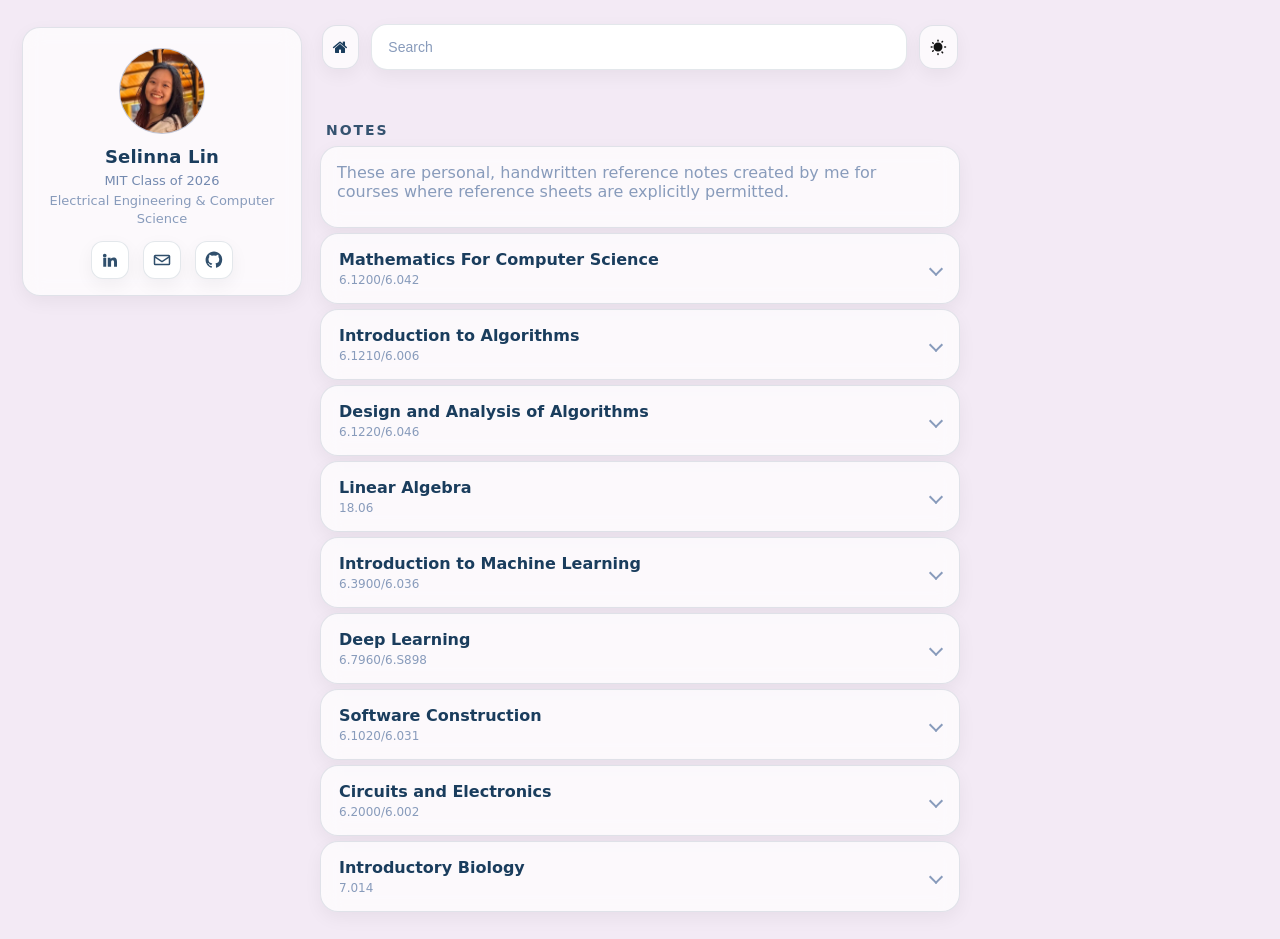
==== notes/index.html @ fd8a3bd0 "Added Notes" ====
<!doctype html>
<html lang="en" data-theme="light">
<head>
  <meta charset="utf-8" />
  <meta name="viewport" content="width=device-width, initial-scale=1" />
  <title>Notes</title>
  <link rel="stylesheet" href="../styles.css" />
  <link rel="stylesheet" href="https://cdnjs.cloudflare.com/ajax/libs/font-awesome/4.7.0/css/font-awesome.min.css">
</head>

<body>
  <div class="app">
    <aside class="sidebar">
        <div class="profile card">
          <img class="avatar" src="../imgs/avatar.jpg" alt="profile photo">
          <h1 class="name">Selinna Lin</h1>
          <p class="affiliation">MIT Class of 2026</p>
          <p class="field">Electrical Engineering &amp; Computer Science</p>

          <div class="social">
            <a href="https://linkedin.com/in/selinna-lin" aria-label="LinkedIn" title="LinkedIn" target="_blank">
                <svg viewBox="0 0 24 24" aria-hidden="true">
                <path d="M4.98 3.5a2.48 2.48 0 1 1 0 4.96 2.48 2.48 0 0 1 0-4.96ZM3 8.98h3.96V21H3V8.98ZM9.02 8.98h3.8v1.64h.05c.53-1 1.82-2.05 3.74-2.05 4 0 4.74 2.63 4.74 6.05V21h-3.96v-5.54c0-1.32-.02-3.02-1.84-3.02-1.84 0-2.12 1.44-2.12 2.92V21H9.02V8.98Z"/>
                </svg>
            </a>

            <a href="mailto:selinnalin0705@gmail.com" aria-label="Email" title="Email" target="_blank">
                <svg viewBox="0 0 24 24" aria-hidden="true">
                <path d="M3 5h18a2 2 0 0 1 2 2v10a2 2 0 0 1-2 2H3a2 2 0 0 1-2-2V7a2 2 0 0 1 2-2Zm0 2v.01L12 13l9-5.99V7H3Zm0 10h18V9.24l-8.45 5.63a1 1 0 0 1-1.1 0L3 9.24V17Z"/>
                </svg>
            </a>

            <a href="https://github.com/SelinnaL" aria-label="GitHub" title="GitHub" target="_blank">
                <svg viewBox="0 0 24 24" aria-hidden="true">
                <path d="M12 .5C5.73.5.75 5.48.75 11.75c0 4.9 3.18 9.05 7.59 10.52.55.1.75-.24.75-.53v-1.9c-3.09.67-3.74-1.49-3.74-1.49-.5-1.27-1.23-1.6-1.23-1.6-1-.68.08-.67.08-.67 1.1.08 1.68 1.14 1.68 1.14.98 1.68 2.57 1.19 3.2.91.1-.71.38-1.19.69-1.46-2.47-.28-5.07-1.24-5.07-5.53 0-1.22.43-2.22 1.14-3-.11-.28-.49-1.42.11-2.96 0 0 .94-.3 3.08 1.15a10.6 10.6 0 0 1 5.6 0c2.14-1.45 3.08-1.15 3.08-1.15.6 1.54.22 2.68.11 2.96.71.78 1.14 1.78 1.14 3 0 4.3-2.6 5.25-5.08 5.52.39.34.74 1 .74 2.02v3c0 .29.2.64.75.53a11.27 11.27 0 0 0 7.59-10.52C23.25 5.48 18.27.5 12 .5Z"/>
                </svg>
            </a>
        </div>
        </div>

        <!-- <nav class="nav card">
          <a class="nav-item active" href="#about">About</a>
          <a class="nav-item" href="#projects">Projects</a>
        </nav> -->

    </aside>

    <main class="main">
        <div class="topbar">
          <a href="../index.html" class="home-button" aria-label="Home">
            <i class="fa fa-home"></i>
          </a>
          <div class="topbar-search">
            <input id = "siteSearch" type="search" placeholder="Search" aria-label="Search" />
        </div>

          <button id="toggleTheme" class="iconbtn" type="button" aria-label="Toggle theme" title="Toggle theme">
            <svg class="icon icon-sun" viewBox="0 0 24 24" aria-hidden="true">
            <path
                d="M12 18a6 6 0 1 1 0-12 6 6 0 0 1 0 12Zm0-16a1 1 0 0 1 1 1v1a1 1 0 1 1-2 0V3a1 1 0 0 1 1-1Zm0 18a1 1 0 0 1 1 1v1a1 1 0 1 1-2 0v-1a1 1 0 0 1 1-1ZM4.22 5.64a1 1 0 0 1 1.41 0l.7.7a1 1 0 1 1-1.41 1.41l-.7-.7a1 1 0 0 1 0-1.41Zm12.45 12.45a1 1 0 0 1 1.41 0l.7.7a1 1 0 1 1-1.41 1.41l-.7-.7a1 1 0 0 1 0-1.41ZM2 12a1 1 0 0 1 1-1h1a1 1 0 1 1 0 2H3a1 1 0 0 1-1-1Zm18 0a1 1 0 0 1 1-1h1a1 1 0 1 1 0 2h-1a1 1 0 0 1-1-1ZM4.22 18.36a1 1 0 0 1 0-1.41l.7-.7a1 1 0 1 1 1.41 1.41l-.7.7a1 1 0 0 1-1.41 0ZM16.67 5.91a1 1 0 0 1 0-1.41l.7-.7a1 1 0 0 1 1.41 1.41l-.7.7a1 1 0 0 1-1.41 0Z"
            />
            </svg>

            <!-- show moon icon in dark mode -->
            <svg class="icon icon-moon" viewBox="0 0 24 24" aria-hidden="true">
            <path
                d="M21 14.5A8.5 8.5 0 0 1 9.5 3a.9.9 0 0 0-1.07 1.1A7 7 0 1 0 19.9 15.57.9.9 0 0 0 21 14.5Z"
            />
            </svg>
          </button>
        </div>
      <section class="feed">
        <h3 class="section-title">NOTES</h3>

        <div class="card padded">
          <p class="sub">
            These are personal, handwritten reference notes created by me for courses where reference sheets are explicitly permitted. 
          </p>
        </div>

        <article class="card padded note-item">
            <details class="note-details">
                <summary class="note-summary">
                    <div class="note-left">
                        <h3 class="note-title">Mathematics For Computer Science</h3>
                        <span class="note-sub">6.1200/6.042</span>
                    </div>

                    <span class="chev" aria-hidden="true"></span>
                </summary>

                <div class="note-body">
                    <iframe class="pdf-embed"
                            src="6.1200 Reference Sheet.pdf"
                            title="6.1200 Reference Sheet">
                    </iframe>
                </div>

            </details>
        </article>

        <article class="card padded note-item">
            <details class="note-details">
                <summary class="note-summary">
                    <div class="note-left">
                        <h3 class="note-title">Introduction to Algorithms</h3>
                        <span class="note-sub">6.1210/6.006</span>
                    </div>

                    <span class="chev" aria-hidden="true"></span>
                </summary>

                <div class="note-body">
                    <iframe class="pdf-embed"
                            src="6.1210 Reference Sheet.pdf"
                            title="6.1210 Reference Sheet">
                    </iframe>
                </div>

            </details>
        </article>

        <article class="card padded note-item">
            <details class="note-details">
                <summary class="note-summary">
                    <div class="note-left">
                        <h3 class="note-title">Design and Analysis of Algorithms</h3>
                        <span class="note-sub">6.1220/6.046</span>
                    </div>

                    <span class="chev" aria-hidden="true"></span>
                </summary>

                <div class="note-body">
                    <iframe class="pdf-embed"
                            src="6.1220 Reference Sheet.pdf"
                            title="6.1220 Reference Sheet">
                    </iframe>
                </div>

            </details>
        </article>

        <article class="card padded note-item">
            <details class="note-details">
                <summary class="note-summary">
                    <div class="note-left">
                        <h3 class="note-title">Linear Algebra</h3>
                        <span class="note-sub">18.06</span>
                    </div>

                    <span class="chev" aria-hidden="true"></span>
                </summary>

                <div class="note-body">
                    <iframe class="pdf-embed"
                            src="18.06 Reference Sheet.pdf"
                            title="18.06 Reference Sheet">
                    </iframe>
                </div>

            </details>
        </article>

        <article class="card padded note-item">
            <details class="note-details">
                <summary class="note-summary">
                    <div class="note-left">
                        <h3 class="note-title">Introduction to Machine Learning</h3>
                        <span class="note-sub">6.3900/6.036</span>
                    </div>

                    <span class="chev" aria-hidden="true"></span>
                </summary>

                <div class="note-body">
                    <iframe class="pdf-embed"
                            src="6.3900 Reference Sheet.pdf"
                            title="6.3900 Reference Sheet">
                    </iframe>
                </div>

            </details>
        </article>

        <article class="card padded note-item">
            <details class="note-details">
                <summary class="note-summary">
                    <div class="note-left">
                        <h3 class="note-title">Deep Learning</h3>
                        <span class="note-sub">6.7960/6.S898</span>
                    </div>

                    <span class="chev" aria-hidden="true"></span>
                </summary>

                <div class="note-body">
                    <iframe class="pdf-embed"
                            src="6.7960 Reference Sheet.pdf"
                            title="6.7960 Reference Sheet">
                    </iframe>
                </div>

            </details>
        </article>

        <article class="card padded note-item">
            <details class="note-details">
                <summary class="note-summary">
                    <div class="note-left">
                        <h3 class="note-title">Software Construction</h3>
                        <span class="note-sub">6.1020/6.031</span>
                    </div>

                    <span class="chev" aria-hidden="true"></span>
                </summary>

                <div class="note-body">
                    <iframe class="pdf-embed"
                            src="6.1020 Reference Sheet.pdf"
                            title="6.1020 Reference Sheet">
                    </iframe>
                </div>

            </details>
        </article>

        <article class="card padded note-item">
            <details class="note-details">
                <summary class="note-summary">
                    <div class="note-left">
                        <h3 class="note-title">Circuits and Electronics</h3>
                        <span class="note-sub">6.2000/6.002</span>
                    </div>

                    <span class="chev" aria-hidden="true"></span>
                </summary>

                <div class="note-body">
                    <iframe class="pdf-embed"
                            src="6.2000 Reference Sheet.pdf"
                            title="6.2000 Reference Sheet">
                    </iframe>
                </div>

            </details>
        </article>

        <article class="card padded note-item">
            <details class="note-details">
                <summary class="note-summary">
                    <div class="note-left">
                        <h3 class="note-title">Introductory Biology</h3>
                        <span class="note-sub">7.014</span>
                    </div>

                    <span class="chev" aria-hidden="true"></span>
                </summary>

                <div class="note-body">
                    <iframe class="pdf-embed"
                            src="7.014 Reference Sheet.pdf"
                            title="7.014 Reference Sheet">
                    </iframe>
                </div>

            </details>
        </article>

      </section>
    </main>

    <aside class="right"></aside>
  </div>

  <script src="../script.js"></script>
</body>
</html>
---- styles.css ----
/* Base Colors */ 
:root {
  --p-lavender: #B3B5CE;
  --p-navy:     #1A3D5D;
  --p-blush:    #D9C0BC;
  --p-slate:    #7389AF;
  --p-wine:     #9F5464;

  --radius: 18px;
  --shadow: 0 10px 30px rgba(0,0,0,0.06);
  --shadow2: 0 6px 18px rgba(0,0,0,0.05);
}

/* Light theme */
html[data-theme="light"] {
  --bg: #f3eaf5;
  --panel: #ffffff;
  --panel-2: rgba(255,255,255,0.72);

  --text: var(--p-navy);
  --muted: color-mix(in srgb, var(--p-slate) 85%, #ffffff);

  --border: color-mix(in srgb, var(--p-navy) 12%, transparent);

  --accent: var(--p-wine); 
  --accent-2: var(--p-slate);
  --soft: color-mix(in srgb, var(--p-blush) 30%, transparent);
  --soft-2: color-mix(in srgb, var(--p-lavender) 28%, transparent);
}

/* Dark Theme */
html[data-theme="dark"] {
  --bg: #0b1622;
  --panel: #102437;
  --panel-2: rgba(16,36,55,0.72);

  --text: #eef2f7;
  --muted: color-mix(in srgb, var(--p-lavender) 65%, #ffffff);

  --border: color-mix(in srgb, var(--p-lavender) 18%, transparent);

  --accent: var(--p-slate);
  --accent-2: var(--p-blush);
  --soft: color-mix(in srgb, var(--p-wine) 22%, transparent);
  --soft-2: color-mix(in srgb, var(--p-lavender) 14%, transparent);
}

/* Overall Style */
* { box-sizing: border-box; }
html, body { height: 100%; }
body {
  margin: 0;
  font-family: system-ui, sans-serif;
  background: var(--bg);
  color: var(--text);
}

a { color: var(--accent); text-decoration: none; }
a:hover { text-decoration: underline; }

.app {
  display: grid;
  grid-template-columns: 280px minmax(540px, 1fr) 280px;
  gap: 18px;
  max-width: 1320px;
  margin: 0 auto;
  padding: 22px;
}

@media (max-width: 1100px) {
  .app { grid-template-columns: 260px 1fr; }
  .right { display: none; }
}
@media (max-width: 780px) {
  .app { grid-template-columns: 1fr; }
  .sidebar { order: 0; }
}

/* Cards and buttons*/
.card {
  background: var(--panel-2);
  border: 1px solid var(--border);
  border-radius: var(--radius);
  box-shadow: var(--shadow2);
  backdrop-filter: blur(10px);
  margin-top: 5px; 
  margin-bottom: 5px; 
}

.padded { padding: 16px; }

.btn {
  width: 100%;
  border: 1px solid var(--border);
  background: color-mix(in srgb, var(--soft) 70%, transparent);
  color: var(--text);
  padding: 10px 12px;
  border-radius: 14px;
  cursor: pointer;
}
.btn:hover {
  background: color-mix(in srgb, var(--accent) 14%, transparent);
}

.hint { margin-top: 10px; font-size: 12px; color: var(--muted); }

/* Sidebar*/
.sidebar { display: grid; gap: 14px; align-content: start; }

.profile { padding: 16px; text-align: center; }
.avatar {
  width: 86px; height: 86px;
  margin: 4px auto 12px;
  border-radius: 50%;
  background: color-mix(in srgb, var(--p-lavender) 50%, transparent);
  border: 1px solid var(--border);
  display: grid;
  place-items: center;
  overflow: hidden;
}
.avatar img { width: 100%; height: 100%; object-fit: cover; }

.name { margin: 0; font-size: 18px; letter-spacing: 0.2px; }
.affiliation {
  margin: 6px 0 0;
  font-size: 13px;
  font-weight: 500;
  color: var(--accent-2);
}
.field {
  margin: 4px 0 14px;
  font-size: 13px;
  color: var(--muted);
  line-height: 1.35;
}

/* Social icon row */
.social {
  display: flex;
  justify-content: center;
  gap: 14px;
}

/* Social */
.social a {
  width: 38px;
  height: 38px;
  display: grid;
  place-items: center;
  border-radius: 12px;
  border: 1px solid var(--border);
  background: var(--panel);
  box-shadow: var(--shadow2);
}

.social a:hover {
  background: color-mix(in srgb, var(--accent) 14%, transparent);
}

.social svg {
  width: 18px;
  height: 18px;
  fill: var(--text);
  opacity: 0.9;
}

/* Nav */ 
.nav { padding: 10px; }
.nav-item {
  display: block;
  padding: 10px 12px;
  border-radius: 14px;
  color: color-mix(in srgb, var(--text) 92%, transparent);
}
.nav-item:hover {
  background: var(--soft-2);
  text-decoration: none;
}
.nav-item.active {
  background: color-mix(in srgb, var(--accent) 16%, transparent);
  border: 1px solid color-mix(in srgb, var(--accent) 22%, transparent);
}

/*Main feed*/
.main { display: grid; gap: 16px; align-content: start; }

.section-title {
  margin: 14px 6px 8px;
  color: color-mix(in srgb, var(--text) 88%, transparent);
  font-size: 14px;
  letter-spacing: 0.14em;
  text-transform: uppercase;
}

.post { overflow: hidden; }
.post-body { padding: 16px; }

.proj-link {
  color: inherit;
  text-decoration: none;
}

.proj-link:hover {
  text-decoration: underline;
}

/* hero */
.hero {
  /* position: relative;
  border-radius: 20px;
  background:
    linear-gradient(
      135deg,
      color-mix(in srgb, var(--p-slate) 35%, transparent),
      color-mix(in srgb, var(--p-blush) 35%, transparent)
    ),
    var(--panel); */
    display: none; 
}

h2 { margin: 8px 0 6px; font-size: 22px; }
.sub { margin: 0 0 10px; color: var(--muted); }

.meta {
  margin-top: 10px;
  font-size: 12px;
  color: var(--muted);
  opacity: 0.85;
}
.dot { opacity: 0.7; }

.link { font-weight: 600; }

/* Pills */
.pills { display: flex; gap: 8px; flex-wrap: wrap; margin-bottom: 8px; }
.pill {
  font-size: 12px;
  padding: 6px 10px;
  border-radius: 999px;
  border: 1px solid var(--border);
  background: var(--soft-2);
  color: color-mix(in srgb, var(--text) 92%, transparent);
}
.pill-secondary {
  background: color-mix(in srgb, var(--p-blush) 35%, transparent);
}

/* Topbar */
.topbar {
  display: flex;
  justify-content: flex-end;
  align-items: center;
  gap: 12px;
  width: 100%;
  margin-bottom: 12px;
  padding: 2px 2px 10px;
}

.topbar-search {
  width: 100%;
  min-width: 0;
}

.topbar-search input {
  width: 100%;
  padding: 14px 16px;
  border-radius: 16px;
  border: 1px solid var(--border);
  background: var(--panel);
  color: var(--text);
  box-shadow: var(--shadow2);
  font-size: 14px;
}

.topbar-search input::placeholder {
  color: var(--muted);
}

/* Icon-only button */
.iconbtn {
  width: 44px;
  height: 44px;
  border-radius: 14px;
  border: 1px solid var(--border);
  background: var(--panel-2);
  box-shadow: var(--shadow2);
  display: grid;
  place-items: center;
  cursor: pointer;
}
/* All icon buttons inherit theme text color */
.iconbtn svg {
  width: 18px;
  height: 18px;
  fill: currentColor;
}


.iconbtn:hover {
  background: color-mix(in srgb, var(--accent) 12%, transparent);
  color: var(--text);
}

.icon {
  width: 20px;
  height: 20px;
  fill: var(--text);
  opacity: 0.92;
}

/* Secret Icon button */ 
.iconbtn.secret {
  color: color-mix(in srgb, var(--muted) 70%, transparent);
}

.iconbtn.secret:hover {
  color: var(--text);
}

/* Show sun in light, moon in dark */
html[data-theme="light"] .icon-moon { display: none; }
html[data-theme="dark"] .icon-sun { display: none; }

/* Home Button */
.home-button {
  display: inline-flex;
  align-items: center;
  justify-content: center;

  width: 44px;
  height: 44px;
  border-radius: 14px;

  border: 1px solid var(--border);
  background: var(--panel-2);
  box-shadow: var(--shadow2);

  color: var(--text);
  text-decoration: none;
}

.home-button:hover {
  background: color-mix(in srgb, var(--accent) 12%, transparent);
  transform: translateY(-1px);
}

/* RSS */ 
.lab-head {
  display: flex;
  align-items: baseline;
  justify-content: space-between;
  gap: 12px;
}

.lab-title {
  margin: 0;
  font-size: 18px;
  font-weight: 600;
}

.lab-date {
  font-size: 12px;
  color: var(--muted);
  white-space: nowrap;
}

.lab-desc {
  margin-top: 8px;
  margin-bottom: 10px;
}

.lab-details summary {
  cursor: pointer;
  user-select: none;
  color: var(--accent-2);
  font-size: 13px;
  margin-top: 10px;
}

.lab-content {
  margin-top: 10px;
  padding-top: 10px;
  border-top: 1px solid var(--border);
}

.embed {
  width: 100%;
  height: 520px;
  border: 1px solid var(--border);
  border-radius: 14px;
  margin-top: 12px;
  background: var(--panel);
}

.rss-page .topbar {
  display: grid;
  grid-template-columns: auto 1fr auto;
  align-items: center;
  gap: 12px;
}

.rss-page .topbar-search {
  min-width: 0;
}

.rss-page .topbar-search {
  max-width: 760px;
  justify-self: center;
}

/* Notes Page */ 
.note-item {
  padding: 0;
}

.note-details {
  padding: 0;
}

.note-summary {
  list-style: none; 
  cursor: pointer;
  display: flex;
  align-items: center;
  justify-content: space-between;
  gap: 14px;
  padding: 16px 18px;
}

.note-summary::-webkit-details-marker {
  display: none; 
}

.note-left {
  min-width: 0;
}

.note-title {
  margin: 0;
  font-size: 16px;
  font-weight: 600;
}

.note-sub {
  display: block;
  margin-top: 4px;
  font-size: 12px;
  color: var(--muted);
}

.chev {
  width: 10px;
  height: 10px;
  border-right: 2px solid currentColor;
  border-bottom: 2px solid currentColor;
  transform: rotate(45deg);
  color: var(--muted);
  transition: transform 0.15s ease, color 0.15s ease;
}

.note-details[open] .chev {
  transform: rotate(-135deg);
  color: var(--text);
}

.note-body {
  padding: 0 18px 18px;
  border-top: 1px solid var(--border);
}

.pdf-embed {
  width: 100%;
  height: 560px;
  border: 1px solid var(--border);
  border-radius: 16px;
  margin-top: 12px;
  background: var(--panel);
}

@media (max-width: 700px) {
  .pdf-embed {
    height: 420px;
  }
}
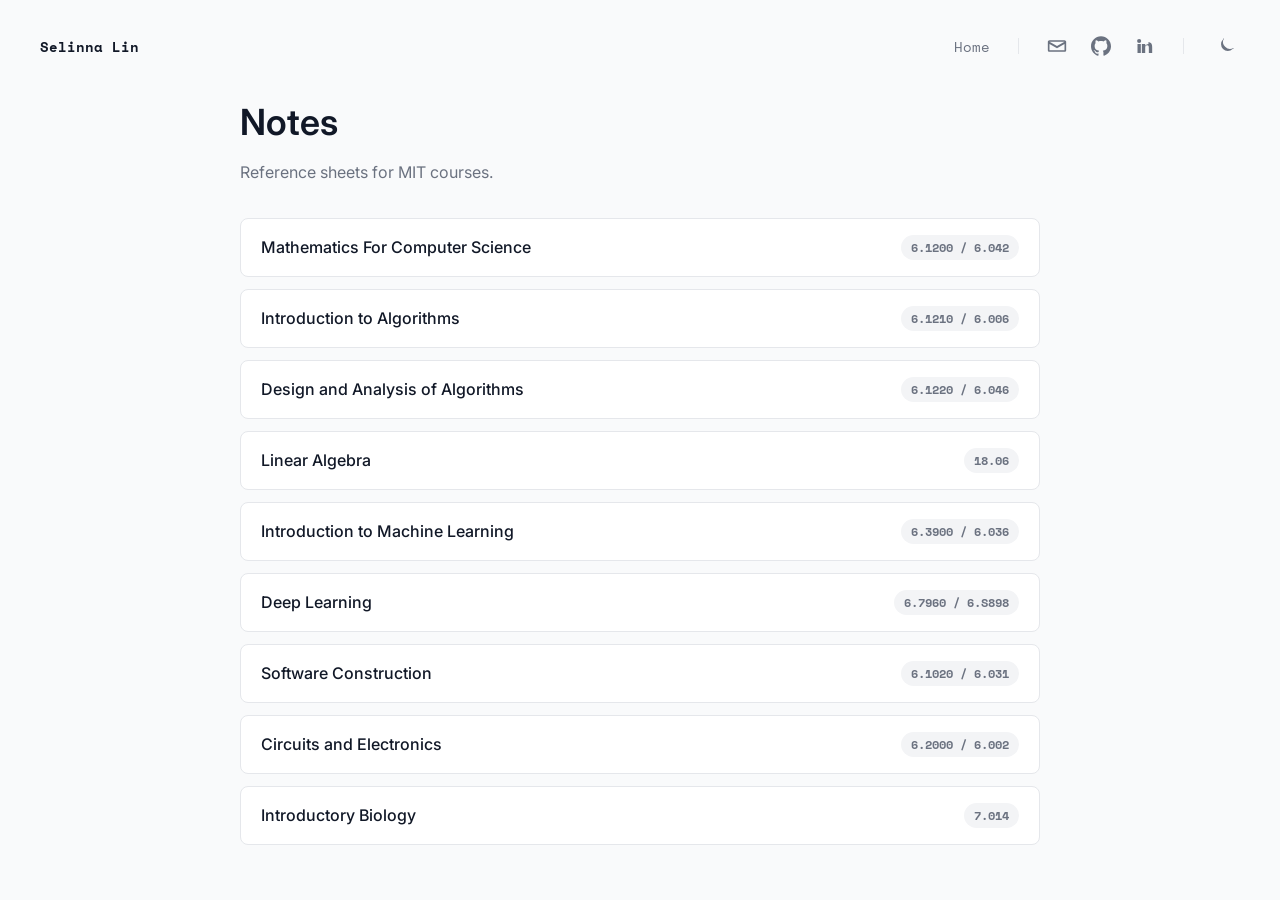
==== commit e5fc1bbc: "new website design" ====
--- a/notes/index.html
+++ b/notes/index.html
@@ -1,278 +1,207 @@
 <!doctype html>
 <html lang="en" data-theme="light">
 <head>
-  <meta charset="utf-8" />
-  <meta name="viewport" content="width=device-width, initial-scale=1" />
-  <title>Notes</title>
-  <link rel="stylesheet" href="../styles.css" />
-  <link rel="stylesheet" href="https://cdnjs.cloudflare.com/ajax/libs/font-awesome/4.7.0/css/font-awesome.min.css">
+    <meta charset="utf-8" />
+    <meta name="viewport" content="width=device-width,initial-scale=1" />
+    <meta name="robots" content="noindex,nofollow,noarchive" />
+    <title>Notes - Selinna Lin</title>
+    
+    <link rel="icon" href="../favicon.ico" type="image/x-icon" />
+    
+    <link href="https://fonts.googleapis.com/css2?family=Inter:wght@400;500;600&family=Space+Mono:wght@400;700&display=swap" rel="stylesheet">
+    <link rel="stylesheet" href="../styles.css" />
 </head>
 
-<body>
-  <div class="app">
-    <aside class="sidebar">
-        <div class="profile card">
-          <img class="avatar" src="../imgs/avatar.jpg" alt="profile photo">
-          <h1 class="name">Selinna Lin</h1>
-          <p class="affiliation">MIT Class of 2026</p>
-          <p class="field">Electrical Engineering &amp; Computer Science</p>
-
-          <div class="social">
-            <a href="https://linkedin.com/in/selinna-lin" aria-label="LinkedIn" title="LinkedIn" target="_blank">
-                <svg viewBox="0 0 24 24" aria-hidden="true">
-                <path d="M4.98 3.5a2.48 2.48 0 1 1 0 4.96 2.48 2.48 0 0 1 0-4.96ZM3 8.98h3.96V21H3V8.98ZM9.02 8.98h3.8v1.64h.05c.53-1 1.82-2.05 3.74-2.05 4 0 4.74 2.63 4.74 6.05V21h-3.96v-5.54c0-1.32-.02-3.02-1.84-3.02-1.84 0-2.12 1.44-2.12 2.92V21H9.02V8.98Z"/>
-                </svg>
-            </a>
-
-            <a href="mailto:selinnalin0705@gmail.com" aria-label="Email" title="Email" target="_blank">
-                <svg viewBox="0 0 24 24" aria-hidden="true">
-                <path d="M3 5h18a2 2 0 0 1 2 2v10a2 2 0 0 1-2 2H3a2 2 0 0 1-2-2V7a2 2 0 0 1 2-2Zm0 2v.01L12 13l9-5.99V7H3Zm0 10h18V9.24l-8.45 5.63a1 1 0 0 1-1.1 0L3 9.24V17Z"/>
-                </svg>
-            </a>
-
-            <a href="https://github.com/SelinnaL" aria-label="GitHub" title="GitHub" target="_blank">
-                <svg viewBox="0 0 24 24" aria-hidden="true">
-                <path d="M12 .5C5.73.5.75 5.48.75 11.75c0 4.9 3.18 9.05 7.59 10.52.55.1.75-.24.75-.53v-1.9c-3.09.67-3.74-1.49-3.74-1.49-.5-1.27-1.23-1.6-1.23-1.6-1-.68.08-.67.08-.67 1.1.08 1.68 1.14 1.68 1.14.98 1.68 2.57 1.19 3.2.91.1-.71.38-1.19.69-1.46-2.47-.28-5.07-1.24-5.07-5.53 0-1.22.43-2.22 1.14-3-.11-.28-.49-1.42.11-2.96 0 0 .94-.3 3.08 1.15a10.6 10.6 0 0 1 5.6 0c2.14-1.45 3.08-1.15 3.08-1.15.6 1.54.22 2.68.11 2.96.71.78 1.14 1.78 1.14 3 0 4.3-2.6 5.25-5.08 5.52.39.34.74 1 .74 2.02v3c0 .29.2.64.75.53a11.27 11.27 0 0 0 7.59-10.52C23.25 5.48 18.27.5 12 .5Z"/>
-                </svg>
-            </a>
-        </div>
-        </div>
-
-        <!-- <nav class="nav card">
-          <a class="nav-item active" href="#about">About</a>
-          <a class="nav-item" href="#projects">Projects</a>
-        </nav> -->
-
-    </aside>
-
-    <main class="main">
-        <div class="topbar">
-          <a href="../index.html" class="home-button" aria-label="Home">
-            <i class="fa fa-home"></i>
-          </a>
-          <div class="topbar-search">
-            <input id = "siteSearch" type="search" placeholder="Search" aria-label="Search" />
-        </div>
-
-          <button id="toggleTheme" class="iconbtn" type="button" aria-label="Toggle theme" title="Toggle theme">
-            <svg class="icon icon-sun" viewBox="0 0 24 24" aria-hidden="true">
-            <path
-                d="M12 18a6 6 0 1 1 0-12 6 6 0 0 1 0 12Zm0-16a1 1 0 0 1 1 1v1a1 1 0 1 1-2 0V3a1 1 0 0 1 1-1Zm0 18a1 1 0 0 1 1 1v1a1 1 0 1 1-2 0v-1a1 1 0 0 1 1-1ZM4.22 5.64a1 1 0 0 1 1.41 0l.7.7a1 1 0 1 1-1.41 1.41l-.7-.7a1 1 0 0 1 0-1.41Zm12.45 12.45a1 1 0 0 1 1.41 0l.7.7a1 1 0 1 1-1.41 1.41l-.7-.7a1 1 0 0 1 0-1.41ZM2 12a1 1 0 0 1 1-1h1a1 1 0 1 1 0 2H3a1 1 0 0 1-1-1Zm18 0a1 1 0 0 1 1-1h1a1 1 0 1 1 0 2h-1a1 1 0 0 1-1-1ZM4.22 18.36a1 1 0 0 1 0-1.41l.7-.7a1 1 0 1 1 1.41 1.41l-.7.7a1 1 0 0 1-1.41 0ZM16.67 5.91a1 1 0 0 1 0-1.41l.7-.7a1 1 0 0 1 1.41 1.41l-.7.7a1 1 0 0 1-1.41 0Z"
-            />
-            </svg>
-
-            <!-- show moon icon in dark mode -->
-            <svg class="icon icon-moon" viewBox="0 0 24 24" aria-hidden="true">
-            <path
-                d="M21 14.5A8.5 8.5 0 0 1 9.5 3a.9.9 0 0 0-1.07 1.1A7 7 0 1 0 19.9 15.57.9.9 0 0 0 21 14.5Z"
-            />
-            </svg>
-          </button>
-        </div>
-      <section class="feed">
-        <h3 class="section-title">NOTES</h3>
-
-        <div class="card padded">
-          <p class="sub">
-            These are personal, handwritten reference notes created by me for courses where reference sheets are explicitly permitted. 
-          </p>
-        </div>
-
-        <article class="card padded note-item">
-            <details class="note-details">
-                <summary class="note-summary">
-                    <div class="note-left">
-                        <h3 class="note-title">Mathematics For Computer Science</h3>
-                        <span class="note-sub">6.1200/6.042</span>
-                    </div>
-
-                    <span class="chev" aria-hidden="true"></span>
-                </summary>
-
-                <div class="note-body">
-                    <iframe class="pdf-embed"
-                            src="6.1200 Reference Sheet.pdf"
-                            title="6.1200 Reference Sheet">
-                    </iframe>
-                </div>
-
-            </details>
-        </article>
-
-        <article class="card padded note-item">
-            <details class="note-details">
-                <summary class="note-summary">
-                    <div class="note-left">
-                        <h3 class="note-title">Introduction to Algorithms</h3>
-                        <span class="note-sub">6.1210/6.006</span>
-                    </div>
-
-                    <span class="chev" aria-hidden="true"></span>
-                </summary>
-
-                <div class="note-body">
-                    <iframe class="pdf-embed"
-                            src="6.1210 Reference Sheet.pdf"
-                            title="6.1210 Reference Sheet">
-                    </iframe>
-                </div>
-
-            </details>
-        </article>
-
-        <article class="card padded note-item">
-            <details class="note-details">
-                <summary class="note-summary">
-                    <div class="note-left">
-                        <h3 class="note-title">Design and Analysis of Algorithms</h3>
-                        <span class="note-sub">6.1220/6.046</span>
-                    </div>
-
-                    <span class="chev" aria-hidden="true"></span>
-                </summary>
-
-                <div class="note-body">
-                    <iframe class="pdf-embed"
-                            src="6.1220 Reference Sheet.pdf"
-                            title="6.1220 Reference Sheet">
-                    </iframe>
-                </div>
-
-            </details>
-        </article>
-
-        <article class="card padded note-item">
-            <details class="note-details">
-                <summary class="note-summary">
-                    <div class="note-left">
-                        <h3 class="note-title">Linear Algebra</h3>
-                        <span class="note-sub">18.06</span>
-                    </div>
-
-                    <span class="chev" aria-hidden="true"></span>
-                </summary>
-
-                <div class="note-body">
-                    <iframe class="pdf-embed"
-                            src="18.06 Reference Sheet.pdf"
-                            title="18.06 Reference Sheet">
-                    </iframe>
-                </div>
-
-            </details>
-        </article>
-
-        <article class="card padded note-item">
-            <details class="note-details">
-                <summary class="note-summary">
-                    <div class="note-left">
-                        <h3 class="note-title">Introduction to Machine Learning</h3>
-                        <span class="note-sub">6.3900/6.036</span>
-                    </div>
-
-                    <span class="chev" aria-hidden="true"></span>
-                </summary>
-
-                <div class="note-body">
-                    <iframe class="pdf-embed"
-                            src="6.3900 Reference Sheet.pdf"
-                            title="6.3900 Reference Sheet">
-                    </iframe>
-                </div>
-
-            </details>
-        </article>
-
-        <article class="card padded note-item">
-            <details class="note-details">
-                <summary class="note-summary">
-                    <div class="note-left">
-                        <h3 class="note-title">Deep Learning</h3>
-                        <span class="note-sub">6.7960/6.S898</span>
-                    </div>
-
-                    <span class="chev" aria-hidden="true"></span>
-                </summary>
-
-                <div class="note-body">
-                    <iframe class="pdf-embed"
-                            src="6.7960 Reference Sheet.pdf"
-                            title="6.7960 Reference Sheet">
-                    </iframe>
-                </div>
-
-            </details>
-        </article>
-
-        <article class="card padded note-item">
-            <details class="note-details">
-                <summary class="note-summary">
-                    <div class="note-left">
-                        <h3 class="note-title">Software Construction</h3>
-                        <span class="note-sub">6.1020/6.031</span>
-                    </div>
-
-                    <span class="chev" aria-hidden="true"></span>
-                </summary>
-
-                <div class="note-body">
-                    <iframe class="pdf-embed"
-                            src="6.1020 Reference Sheet.pdf"
-                            title="6.1020 Reference Sheet">
-                    </iframe>
-                </div>
-
-            </details>
-        </article>
-
-        <article class="card padded note-item">
-            <details class="note-details">
-                <summary class="note-summary">
-                    <div class="note-left">
-                        <h3 class="note-title">Circuits and Electronics</h3>
-                        <span class="note-sub">6.2000/6.002</span>
-                    </div>
-
-                    <span class="chev" aria-hidden="true"></span>
-                </summary>
-
-                <div class="note-body">
-                    <iframe class="pdf-embed"
-                            src="6.2000 Reference Sheet.pdf"
-                            title="6.2000 Reference Sheet">
-                    </iframe>
-                </div>
-
-            </details>
-        </article>
-
-        <article class="card padded note-item">
-            <details class="note-details">
-                <summary class="note-summary">
-                    <div class="note-left">
-                        <h3 class="note-title">Introductory Biology</h3>
-                        <span class="note-sub">7.014</span>
-                    </div>
-
-                    <span class="chev" aria-hidden="true"></span>
-                </summary>
-
-                <div class="note-body">
-                    <iframe class="pdf-embed"
-                            src="7.014 Reference Sheet.pdf"
-                            title="7.014 Reference Sheet">
-                    </iframe>
-                </div>
-
-            </details>
-        </article>
-
-      </section>
-    </main>
-
-    <aside class="right"></aside>
-  </div>
+<body class="clean-home">
+
+  <header class="clean-nav">
+    <a href="../index.html" class="logo">Selinna Lin</a>
+    
+    <nav>
+      <a href="../index.html">Home</a>
+
+      <div class="nav-divider"></div>
+      
+      <a href="mailto:selinnalin0705@gmail.com" class="social-link" aria-label="Email" title="Email">
+        <svg viewBox="0 0 24 24" aria-hidden="true">
+          <path d="M3 5h18c1.1 0 2 .9 2 2v10c0 1.1-.9 2-2 2H3c-1.1 0-2-.9-2-2V7c0-1.1.9-2 2-2Zm0 2v.01l9 5.06 9-5.06V7H3Zm0 2.53V17h18V9.53l-9 5.06-9-5.06Z"/>
+        </svg>
+      </a>
+
+      <a href="https://github.com/SelinnaL" target="_blank" class="social-link" aria-label="GitHub" title="GitHub">
+        <svg viewBox="0 0 24 24" aria-hidden="true">
+          <path d="M12 .297c-6.63 0-12 5.373-12 12 0 5.303 3.438 9.8 8.205 11.385.6.113.82-.258.82-.577 0-.285-.01-1.04-.015-2.04-3.338.724-4.042-1.61-4.042-1.61C4.422 18.07 3.633 17.7 3.633 17.7c-1.087-.744.084-.729.084-.729 1.205.084 1.838 1.236 1.838 1.236 1.07 1.835 2.809 1.305 3.495.998.108-.776.417-1.305.76-1.605-2.665-.3-5.466-1.332-5.466-5.93 0-1.31.465-2.38 1.235-3.22-.135-.303-.54-1.523.105-3.176 0 0 1.005-.322 3.3 1.23.96-.267 1.98-.399 3-.405 1.02.006 2.04.138 3 .405 2.28-1.552 3.285-1.23 3.285-1.23.645 1.653.24 2.873.12 3.176.765.84 1.23 1.91 1.23 3.22 0 4.61-2.805 5.625-5.475 5.92.42.36.81 1.096.81 2.22 0 1.606-.015 2.896-.015 3.286 0 .315.21.69.825.57C20.565 22.092 24 17.592 24 12.297c0-6.627-5.373-12-12-12"/>
+        </svg>
+      </a>
+
+      <a href="https://linkedin.com/in/selinna-lin" target="_blank" class="social-link" aria-label="LinkedIn" title="LinkedIn">
+        <svg viewBox="0 0 24 24" aria-hidden="true">
+          <path d="M4.98 3.5a2.48 2.48 0 1 1 0 4.96 2.48 2.48 0 0 1 0-4.96ZM3 9.5h4v11H3v-11Zm13.2 0c-2.32 0-3.4 1.28-3.96 2.18V9.5h-4v11h4v-6.13c0-1.63.31-3.22 2.34-3.22 2.01 0 2.04 1.88 2.04 3.33V20.5h4v-6.84c0-3.64-.78-6.16-4.62-6.16Z"/>
+        </svg>
+      </a>
+
+      <div class="nav-divider"></div>
+      
+      <button id="toggleTheme" class="iconbtn" type="button" aria-label="Toggle theme" title="Toggle theme">
+        <svg class="icon icon-sun" viewBox="0 0 24 24" aria-hidden="true">
+          <path d="M12 18a6 6 0 1 1 0-12 6 6 0 0 1 0 12Zm0-16a1 1 0 0 1 1 1v1a1 1 0 1 1-2 0V3a1 1 0 0 1 1-1Zm0 18a1 1 0 0 1 1 1v1a1 1 0 1 1-2 0v-1a1 1 0 0 1 1-1ZM4.22 5.64a1 1 0 0 1 1.41 0l.7.7a1 1 0 1 1-1.41 1.41l-.7-.7a1 1 0 0 1 0-1.41Zm12.45 12.45a1 1 0 0 1 1.41 0l.7.7a1 1 0 1 1-1.41 1.41l-.7-.7a1 1 0 0 1 0-1.41ZM2 12a1 1 0 0 1 1-1h1a1 1 0 1 1 0 2H3a1 1 0 0 1-1-1Zm18 0a1 1 0 0 1 1-1h1a1 1 0 1 1 0 2h-1a1 1 0 0 1-1-1ZM4.22 18.36a1 1 0 0 1 0-1.41l.7-.7a1 1 0 1 1 1.41 1.41l-.7.7a1 1 0 0 1-1.41 0ZM16.67 5.91a1 1 0 0 1 0-1.41l.7-.7a1 1 0 0 1 1.41 1.41l-.7.7a1 1 0 0 1-1.41 0Z"/>
+        </svg>
+        <svg class="icon icon-moon" viewBox="0 0 24 24" aria-hidden="true">
+          <path d="M21 14.5A8.5 8.5 0 0 1 9.5 3a.9.9 0 0 0-1.07 1.1A7 7 0 1 0 19.9 15.57.9.9 0 0 0 21 14.5Z"/>
+        </svg>
+      </button>
+    </nav>
+  </header>
+
+  <main class="clean-main" style="max-width: 800px; margin: 0 auto;">
+    
+    <header class="project-header" style="margin-bottom: 32px;">
+      <h1 style="font-size: 36px; font-weight: 600; margin-bottom: 8px;">Notes</h1>
+      <p style="font-size: 16px; color: var(--text-secondary); line-height: 1.6;">
+        Reference sheets for MIT courses.
+      </p>
+    </header>
+
+    <section class="feed" style="display: flex; flex-direction: column; gap: 12px;">
+
+      <article class="project-card" style="padding: 16px 20px;">
+        <div class="card-content">
+          <details class="lab-details">
+            <summary style="display: flex; justify-content: space-between; align-items: center; list-style: none; cursor: pointer;">
+              <span style="font-family: 'Inter', sans-serif; font-size: 16px; font-weight: 500; color: var(--text-primary);">Mathematics For Computer Science</span>
+              <span class="pill" style="margin: 0;">6.1200 / 6.042</span>
+            </summary>
+            <div style="margin-top: 16px; padding-top: 16px; border-top: 1px solid var(--border-color);">
+              <p style="margin-bottom: 12px; font-size: 14px;"><a class="clean-link" href="6.1200 Reference Sheet.pdf" download>Download PDF ↓</a></p>
+              <iframe class="embed-responsive" src="6.1200 Reference Sheet.pdf" title="6.1200 Reference Sheet"></iframe>
+            </div>
+          </details>
+        </div>
+      </article>
+
+      <article class="project-card" style="padding: 16px 20px;">
+        <div class="card-content">
+          <details class="lab-details">
+            <summary style="display: flex; justify-content: space-between; align-items: center; list-style: none; cursor: pointer;">
+              <span style="font-family: 'Inter', sans-serif; font-size: 16px; font-weight: 500; color: var(--text-primary);">Introduction to Algorithms</span>
+              <span class="pill" style="margin: 0;">6.1210 / 6.006</span>
+            </summary>
+            <div style="margin-top: 16px; padding-top: 16px; border-top: 1px solid var(--border-color);">
+              <p style="margin-bottom: 12px; font-size: 14px;"><a class="clean-link" href="6.1210 Reference Sheet.pdf" download>Download PDF ↓</a></p>
+              <iframe class="embed-responsive" src="6.1210 Reference Sheet.pdf" title="6.1210 Reference Sheet"></iframe>
+            </div>
+          </details>
+        </div>
+      </article>
+
+      <article class="project-card" style="padding: 16px 20px;">
+        <div class="card-content">
+          <details class="lab-details">
+            <summary style="display: flex; justify-content: space-between; align-items: center; list-style: none; cursor: pointer;">
+              <span style="font-family: 'Inter', sans-serif; font-size: 16px; font-weight: 500; color: var(--text-primary);">Design and Analysis of Algorithms</span>
+              <span class="pill" style="margin: 0;">6.1220 / 6.046</span>
+            </summary>
+            <div style="margin-top: 16px; padding-top: 16px; border-top: 1px solid var(--border-color);">
+              <p style="margin-bottom: 12px; font-size: 14px;"><a class="clean-link" href="6.1220 Reference Sheet.pdf" download>Download PDF ↓</a></p>
+              <iframe class="embed-responsive" src="6.1220 Reference Sheet.pdf" title="6.1220 Reference Sheet"></iframe>
+            </div>
+          </details>
+        </div>
+      </article>
+
+      <article class="project-card" style="padding: 16px 20px;">
+        <div class="card-content">
+          <details class="lab-details">
+            <summary style="display: flex; justify-content: space-between; align-items: center; list-style: none; cursor: pointer;">
+              <span style="font-family: 'Inter', sans-serif; font-size: 16px; font-weight: 500; color: var(--text-primary);">Linear Algebra</span>
+              <span class="pill" style="margin: 0;">18.06</span>
+            </summary>
+            <div style="margin-top: 16px; padding-top: 16px; border-top: 1px solid var(--border-color);">
+              <p style="margin-bottom: 12px; font-size: 14px;"><a class="clean-link" href="18.06 Reference Sheet.pdf" download>Download PDF ↓</a></p>
+              <iframe class="embed-responsive" src="18.06 Reference Sheet.pdf" title="18.06 Reference Sheet"></iframe>
+            </div>
+          </details>
+        </div>
+      </article>
+
+      <article class="project-card" style="padding: 16px 20px;">
+        <div class="card-content">
+          <details class="lab-details">
+            <summary style="display: flex; justify-content: space-between; align-items: center; list-style: none; cursor: pointer;">
+              <span style="font-family: 'Inter', sans-serif; font-size: 16px; font-weight: 500; color: var(--text-primary);">Introduction to Machine Learning</span>
+              <span class="pill" style="margin: 0;">6.3900 / 6.036</span>
+            </summary>
+            <div style="margin-top: 16px; padding-top: 16px; border-top: 1px solid var(--border-color);">
+              <p style="margin-bottom: 12px; font-size: 14px;"><a class="clean-link" href="6.3900 Reference Sheet.pdf" download>Download PDF ↓</a></p>
+              <iframe class="embed-responsive" src="6.3900 Reference Sheet.pdf" title="6.3900 Reference Sheet"></iframe>
+            </div>
+          </details>
+        </div>
+      </article>
+
+      <article class="project-card" style="padding: 16px 20px;">
+        <div class="card-content">
+          <details class="lab-details">
+            <summary style="display: flex; justify-content: space-between; align-items: center; list-style: none; cursor: pointer;">
+              <span style="font-family: 'Inter', sans-serif; font-size: 16px; font-weight: 500; color: var(--text-primary);">Deep Learning</span>
+              <span class="pill" style="margin: 0;">6.7960 / 6.S898</span>
+            </summary>
+            <div style="margin-top: 16px; padding-top: 16px; border-top: 1px solid var(--border-color);">
+              <p style="margin-bottom: 12px; font-size: 14px;"><a class="clean-link" href="6.7960 Reference Sheet.pdf" download>Download PDF ↓</a></p>
+              <iframe class="embed-responsive" src="6.7960 Reference Sheet.pdf" title="6.7960 Reference Sheet"></iframe>
+            </div>
+          </details>
+        </div>
+      </article>
+
+      <article class="project-card" style="padding: 16px 20px;">
+        <div class="card-content">
+          <details class="lab-details">
+            <summary style="display: flex; justify-content: space-between; align-items: center; list-style: none; cursor: pointer;">
+              <span style="font-family: 'Inter', sans-serif; font-size: 16px; font-weight: 500; color: var(--text-primary);">Software Construction</span>
+              <span class="pill" style="margin: 0;">6.1020 / 6.031</span>
+            </summary>
+            <div style="margin-top: 16px; padding-top: 16px; border-top: 1px solid var(--border-color);">
+              <p style="margin-bottom: 12px; font-size: 14px;"><a class="clean-link" href="6.1020 Reference Sheet.pdf" download>Download PDF ↓</a></p>
+              <iframe class="embed-responsive" src="6.1020 Reference Sheet.pdf" title="6.1020 Reference Sheet"></iframe>
+            </div>
+          </details>
+        </div>
+      </article>
+
+      <article class="project-card" style="padding: 16px 20px;">
+        <div class="card-content">
+          <details class="lab-details">
+            <summary style="display: flex; justify-content: space-between; align-items: center; list-style: none; cursor: pointer;">
+              <span style="font-family: 'Inter', sans-serif; font-size: 16px; font-weight: 500; color: var(--text-primary);">Circuits and Electronics</span>
+              <span class="pill" style="margin: 0;">6.2000 / 6.002</span>
+            </summary>
+            <div style="margin-top: 16px; padding-top: 16px; border-top: 1px solid var(--border-color);">
+              <p style="margin-bottom: 12px; font-size: 14px;"><a class="clean-link" href="6.2000 Reference Sheet.pdf" download>Download PDF ↓</a></p>
+              <iframe class="embed-responsive" src="6.2000 Reference Sheet.pdf" title="6.2000 Reference Sheet"></iframe>
+            </div>
+          </details>
+        </div>
+      </article>
+
+      <article class="project-card" style="padding: 16px 20px;">
+        <div class="card-content">
+          <details class="lab-details">
+            <summary style="display: flex; justify-content: space-between; align-items: center; list-style: none; cursor: pointer;">
+              <span style="font-family: 'Inter', sans-serif; font-size: 16px; font-weight: 500; color: var(--text-primary);">Introductory Biology</span>
+              <span class="pill" style="margin: 0;">7.014</span>
+            </summary>
+            <div style="margin-top: 16px; padding-top: 16px; border-top: 1px solid var(--border-color);">
+              <p style="margin-bottom: 12px; font-size: 14px;"><a class="clean-link" href="7.014 Reference Sheet.pdf" download>Download PDF ↓</a></p>
+              <iframe class="embed-responsive" src="7.014 Reference Sheet.pdf" title="7.014 Reference Sheet"></iframe>
+            </div>
+          </details>
+        </div>
+      </article>
+
+    </section>
+  </main>
 
   <script src="../script.js"></script>
 </body>
-</html>
+</html>
--- a/styles.css
+++ b/styles.css
@@ -1,484 +1,340 @@
-/* Base Colors */ 
+/* ===== GLOBAL VARIABLES & THEME ===== */
 :root {
-  --p-lavender: #B3B5CE;
-  --p-navy:     #1A3D5D;
-  --p-blush:    #D9C0BC;
-  --p-slate:    #7389AF;
-  --p-wine:     #9F5464;
-
-  --radius: 18px;
-  --shadow: 0 10px 30px rgba(0,0,0,0.06);
-  --shadow2: 0 6px 18px rgba(0,0,0,0.05);
+    --bg-color: #f9fafb;
+    --text-primary: #111827;
+    --text-secondary: #6b7280;
+    --card-bg: #ffffff;
+    --border-color: #e5e7eb;
+    --hover-bg: #f3f4f6;
+    --icon-color: #6b7280;
+  }
+  
+  [data-theme="dark"] {
+    --bg-color: #111827;
+    --text-primary: #f9fafb;
+    --text-secondary: #9ca3af;
+    --card-bg: #1f2937;
+    --border-color: #374151;
+    --hover-bg: #374151;
+    --icon-color: #9ca3af;
+  }
+  
+  /* ===== BASE STYLES ===== */
+  body.clean-home {
+    font-family: "Inter", sans-serif;
+    background-color: var(--bg-color);
+    color: var(--text-primary);
+    margin: 0;
+    padding: 32px 40px;
+    transition: background-color 0.3s ease, color 0.3s ease;
+  }
+  
+  /* ===== NAV ===== */
+  .clean-nav {
+    display: flex;
+    justify-content: space-between;
+    align-items: center;
+    margin-bottom: 40px;
+  }
+  
+  .clean-nav nav {
+    display: flex;
+    gap: 24px;
+    align-items: center;
+  }
+  
+  .clean-nav a {
+    font-family: "Space Mono", monospace; /* Applied Space Mono */
+    font-size: 14px;
+    color: var(--text-secondary);
+    text-decoration: none;
+    transition: color 0.2s ease;
+  }
+  
+  .clean-nav a:hover {
+    color: var(--text-primary);
+  }
+  
+  .logo {
+    font-family: "Space Mono", monospace; /* Applied Space Mono */
+    font-weight: 700;
+    font-size: 15px;
+  }
+  
+  /* Dark Mode Toggle Button */
+  .iconbtn {
+    background: none;
+    border: none;
+    cursor: pointer;
+    padding: 4px;
+    display: flex;
+    align-items: center;
+    justify-content: center;
+    color: var(--icon-color);
+  }
+  
+  .iconbtn svg {
+    width: 20px;
+    height: 20px;
+    fill: currentColor;
+  }
+  
+  /* Hide/Show sun and moon based on theme */
+  [data-theme="light"] .icon-sun { display: none; }
+  [data-theme="light"] .icon-moon { display: block; }
+  [data-theme="dark"] .icon-sun { display: block; }
+  [data-theme="dark"] .icon-moon { display: none; }
+  
+  /* Ensure the Logo acts as a clean link */
+  a.logo {
+    text-decoration: none;
+    color: var(--text-primary);
+    transition: opacity 0.2s ease;
+  }
+  
+  a.logo:hover {
+    opacity: 0.8;
+  }
+  
+  /* Nav Dividers */
+  .nav-divider {
+    width: 1px;
+    height: 16px;
+    background-color: var(--border-color);
+    margin: 0 4px;
+  }
+  
+  /* Social Icon Links */
+  .social-link {
+    display: flex;
+    align-items: center;
+    justify-content: center;
+    color: var(--icon-color);
+    transition: color 0.2s ease, transform 0.2s ease;
+  }
+  
+  .social-link:hover {
+    color: var(--text-primary);
+    transform: translateY(-1px);
+  }
+  
+  .social-link svg {
+    width: 20px;
+    height: 20px;
+    fill: currentColor;
+  }
+  
+  /* ===== HERO TEXT ===== */
+  .intro {
+    margin-top: 40px;
+    margin-bottom: 24px;
+    display: flex;
+    flex-direction: column;
+    align-items: center;
+    text-align: center;
+    gap: 28px;
+  }
+
+  .intro-text {
+    max-width: 720px;
+  }
+
+  .intro-avatar {
+    flex-shrink: 0;
+    width: 180px;
+    height: 180px;
+    border-radius: 50%;
+    object-fit: cover;
+    border: 1px solid var(--border-color);
+    box-shadow: 0 8px 28px rgba(0, 0, 0, 0.08);
+  }
+
+  .intro h1 {
+    font-size: clamp(30px, 4.5vw, 52px);
+    font-weight: 500;
+    line-height: 1.2;
+    margin: 0;
+    letter-spacing: -0.01em;
+  }
+
+  .intro span {
+    color: var(--text-secondary);
+    font-weight: 400;
+  }
+
+  .intro .sub {
+    margin-top: 18px;
+  }
+  
+  .sub {
+    margin-top: 14px;
+    font-size: 15px;
+    line-height: 1.5;
+    color: var(--text-secondary);
+  }
+  
+  
+  /* ===== PROJECTS SECTION ===== */
+  .projects-section {
+    margin-top: 8px;
+    max-width: 1100px;
+    margin-left: auto;
+    margin-right: auto;
+  }
+
+  .section-title {
+    font-family: "Space Mono", monospace; /* Applied Space Mono for section headers */
+    font-size: 14px;
+    text-transform: uppercase;
+    letter-spacing: 0.05em;
+    color: var(--text-secondary);
+    margin-bottom: 24px;
+    border-bottom: 1px solid var(--border-color);
+    padding-bottom: 8px;
+    text-align: center;
+  }
+
+  .project-grid {
+    display: grid;
+    grid-template-columns: repeat(auto-fit, minmax(300px, 1fr));
+    gap: 24px;
+  }
+  
+  
+    .project-card {
+        background-color: var(--card-bg);
+        border: 1px solid var(--border-color);
+        border-radius: 8px;
+        padding: 24px;
+        transition: transform 0.2s ease, box-shadow 0.2s ease;
+        height: 100%; 
+        box-sizing: border-box; 
+        display: flex; 
+        flex-direction: column; 
+    }
+
+  .project-card:hover {
+    transform: translateY(-2px);
+    box-shadow: 0 4px 12px rgba(0,0,0,0.05);
+  }
+  
+  .project-card h3 {
+    margin: 0 0 8px 0;
+    font-size: 18px;
+    font-weight: 500;
+    color: var(--text-primary);
+  }
+
+  .card-content {
+    display: flex;
+    flex-direction: column;
+    height: 100%;
+  }
+  
+  /* Pills */
+    .pills {
+        display: flex;
+        gap: 8px;
+        margin-top: auto; /* Changed from 16px to auto to push it to the bottom */
+        padding-top: 16px; /* Added padding to maintain space from the text */
+        flex-wrap: wrap;
+    }
+  
+  .pill {
+    font-family: "Space Mono", monospace; /* Applied Space Mono */
+    font-size: 12px;
+    background-color: var(--hover-bg);
+    color: var(--text-secondary);
+    padding: 4px 10px;
+    border-radius: 999px;
+    font-weight: 700;
+  }
+  
+  /* ===== RESPONSIVE ===== */
+  @media (max-width: 768px) {
+    body.clean-home {
+      padding: 24px 20px;
+    }
+    .clean-nav {
+      margin-bottom: 20px;
+    }
+    .project-grid {
+      grid-template-columns: 1fr;
+    }
+    .intro {
+      gap: 24px;
+      margin-top: 16px;
+      margin-bottom: 56px;
+    }
+    .intro-avatar {
+      width: 130px;
+      height: 130px;
+    }
+  }
+
+/* Links wrapping project cards */
+.project-link-wrapper {
+    text-decoration: none;
+    color: inherit;
+    display: block;
+    height: 100%; 
 }
 
-/* Light theme */
-html[data-theme="light"] {
-  --bg: #f3eaf5;
-  --panel: #ffffff;
-  --panel-2: rgba(255,255,255,0.72);
-
-  --text: var(--p-navy);
-  --muted: color-mix(in srgb, var(--p-slate) 85%, #ffffff);
-
-  --border: color-mix(in srgb, var(--p-navy) 12%, transparent);
-
-  --accent: var(--p-wine); 
-  --accent-2: var(--p-slate);
-  --soft: color-mix(in srgb, var(--p-blush) 30%, transparent);
-  --soft-2: color-mix(in srgb, var(--p-lavender) 28%, transparent);
-}
-
-/* Dark Theme */
-html[data-theme="dark"] {
-  --bg: #0b1622;
-  --panel: #102437;
-  --panel-2: rgba(16,36,55,0.72);
-
-  --text: #eef2f7;
-  --muted: color-mix(in srgb, var(--p-lavender) 65%, #ffffff);
-
-  --border: color-mix(in srgb, var(--p-lavender) 18%, transparent);
-
-  --accent: var(--p-slate);
-  --accent-2: var(--p-blush);
-  --soft: color-mix(in srgb, var(--p-wine) 22%, transparent);
-  --soft-2: color-mix(in srgb, var(--p-lavender) 14%, transparent);
-}
-
-/* Overall Style */
-* { box-sizing: border-box; }
-html, body { height: 100%; }
-body {
-  margin: 0;
-  font-family: system-ui, sans-serif;
-  background: var(--bg);
-  color: var(--text);
-}
-
-a { color: var(--accent); text-decoration: none; }
-a:hover { text-decoration: underline; }
-
-.app {
-  display: grid;
-  grid-template-columns: 280px minmax(540px, 1fr) 280px;
-  gap: 18px;
-  max-width: 1320px;
-  margin: 0 auto;
-  padding: 22px;
-}
-
-@media (max-width: 1100px) {
-  .app { grid-template-columns: 260px 1fr; }
-  .right { display: none; }
-}
-@media (max-width: 780px) {
-  .app { grid-template-columns: 1fr; }
-  .sidebar { order: 0; }
-}
-
-/* Cards and buttons*/
-.card {
-  background: var(--panel-2);
-  border: 1px solid var(--border);
-  border-radius: var(--radius);
-  box-shadow: var(--shadow2);
-  backdrop-filter: blur(10px);
-  margin-top: 5px; 
-  margin-bottom: 5px; 
-}
-
-.padded { padding: 16px; }
-
-.btn {
-  width: 100%;
-  border: 1px solid var(--border);
-  background: color-mix(in srgb, var(--soft) 70%, transparent);
-  color: var(--text);
-  padding: 10px 12px;
-  border-radius: 14px;
-  cursor: pointer;
-}
-.btn:hover {
-  background: color-mix(in srgb, var(--accent) 14%, transparent);
-}
-
-.hint { margin-top: 10px; font-size: 12px; color: var(--muted); }
-
-/* Sidebar*/
-.sidebar { display: grid; gap: 14px; align-content: start; }
-
-.profile { padding: 16px; text-align: center; }
-.avatar {
-  width: 86px; height: 86px;
-  margin: 4px auto 12px;
-  border-radius: 50%;
-  background: color-mix(in srgb, var(--p-lavender) 50%, transparent);
-  border: 1px solid var(--border);
-  display: grid;
-  place-items: center;
-  overflow: hidden;
-}
-.avatar img { width: 100%; height: 100%; object-fit: cover; }
-
-.name { margin: 0; font-size: 18px; letter-spacing: 0.2px; }
-.affiliation {
-  margin: 6px 0 0;
-  font-size: 13px;
-  font-weight: 500;
-  color: var(--accent-2);
-}
-.field {
-  margin: 4px 0 14px;
-  font-size: 13px;
-  color: var(--muted);
-  line-height: 1.35;
-}
-
-/* Social icon row */
-.social {
-  display: flex;
-  justify-content: center;
-  gap: 14px;
-}
-
-/* Social */
-.social a {
-  width: 38px;
-  height: 38px;
-  display: grid;
-  place-items: center;
-  border-radius: 12px;
-  border: 1px solid var(--border);
-  background: var(--panel);
-  box-shadow: var(--shadow2);
-}
-
-.social a:hover {
-  background: color-mix(in srgb, var(--accent) 14%, transparent);
-}
-
-.social svg {
-  width: 18px;
-  height: 18px;
-  fill: var(--text);
-  opacity: 0.9;
-}
-
-/* Nav */ 
-.nav { padding: 10px; }
-.nav-item {
-  display: block;
-  padding: 10px 12px;
-  border-radius: 14px;
-  color: color-mix(in srgb, var(--text) 92%, transparent);
-}
-.nav-item:hover {
-  background: var(--soft-2);
-  text-decoration: none;
-}
-.nav-item.active {
-  background: color-mix(in srgb, var(--accent) 16%, transparent);
-  border: 1px solid color-mix(in srgb, var(--accent) 22%, transparent);
-}
-
-/*Main feed*/
-.main { display: grid; gap: 16px; align-content: start; }
-
-.section-title {
-  margin: 14px 6px 8px;
-  color: color-mix(in srgb, var(--text) 88%, transparent);
-  font-size: 14px;
-  letter-spacing: 0.14em;
-  text-transform: uppercase;
-}
-
-.post { overflow: hidden; }
-.post-body { padding: 16px; }
-
-.proj-link {
-  color: inherit;
-  text-decoration: none;
-}
-
-.proj-link:hover {
-  text-decoration: underline;
-}
-
-/* hero */
-.hero {
-  /* position: relative;
-  border-radius: 20px;
-  background:
-    linear-gradient(
-      135deg,
-      color-mix(in srgb, var(--p-slate) 35%, transparent),
-      color-mix(in srgb, var(--p-blush) 35%, transparent)
-    ),
-    var(--panel); */
-    display: none; 
-}
-
-h2 { margin: 8px 0 6px; font-size: 22px; }
-.sub { margin: 0 0 10px; color: var(--muted); }
-
-.meta {
-  margin-top: 10px;
-  font-size: 12px;
-  color: var(--muted);
-  opacity: 0.85;
-}
-.dot { opacity: 0.7; }
-
-.link { font-weight: 600; }
-
-/* Pills */
-.pills { display: flex; gap: 8px; flex-wrap: wrap; margin-bottom: 8px; }
-.pill {
-  font-size: 12px;
-  padding: 6px 10px;
-  border-radius: 999px;
-  border: 1px solid var(--border);
-  background: var(--soft-2);
-  color: color-mix(in srgb, var(--text) 92%, transparent);
-}
-.pill-secondary {
-  background: color-mix(in srgb, var(--p-blush) 35%, transparent);
-}
-
-/* Topbar */
-.topbar {
-  display: flex;
-  justify-content: flex-end;
-  align-items: center;
-  gap: 12px;
-  width: 100%;
-  margin-bottom: 12px;
-  padding: 2px 2px 10px;
-}
-
-.topbar-search {
-  width: 100%;
-  min-width: 0;
-}
-
-.topbar-search input {
-  width: 100%;
-  padding: 14px 16px;
-  border-radius: 16px;
-  border: 1px solid var(--border);
-  background: var(--panel);
-  color: var(--text);
-  box-shadow: var(--shadow2);
-  font-size: 14px;
-}
-
-.topbar-search input::placeholder {
-  color: var(--muted);
-}
-
-/* Icon-only button */
-.iconbtn {
-  width: 44px;
-  height: 44px;
-  border-radius: 14px;
-  border: 1px solid var(--border);
-  background: var(--panel-2);
-  box-shadow: var(--shadow2);
-  display: grid;
-  place-items: center;
-  cursor: pointer;
-}
-/* All icon buttons inherit theme text color */
-.iconbtn svg {
-  width: 18px;
-  height: 18px;
-  fill: currentColor;
-}
-
-
-.iconbtn:hover {
-  background: color-mix(in srgb, var(--accent) 12%, transparent);
-  color: var(--text);
-}
-
-.icon {
-  width: 20px;
-  height: 20px;
-  fill: var(--text);
-  opacity: 0.92;
-}
-
-/* Secret Icon button */ 
-.iconbtn.secret {
-  color: color-mix(in srgb, var(--muted) 70%, transparent);
-}
-
-.iconbtn.secret:hover {
-  color: var(--text);
-}
-
-/* Show sun in light, moon in dark */
-html[data-theme="light"] .icon-moon { display: none; }
-html[data-theme="dark"] .icon-sun { display: none; }
-
-/* Home Button */
-.home-button {
-  display: inline-flex;
-  align-items: center;
-  justify-content: center;
-
-  width: 44px;
-  height: 44px;
-  border-radius: 14px;
-
-  border: 1px solid var(--border);
-  background: var(--panel-2);
-  box-shadow: var(--shadow2);
-
-  color: var(--text);
-  text-decoration: none;
-}
-
-.home-button:hover {
-  background: color-mix(in srgb, var(--accent) 12%, transparent);
-  transform: translateY(-1px);
-}
-
-/* RSS */ 
-.lab-head {
-  display: flex;
-  align-items: baseline;
-  justify-content: space-between;
-  gap: 12px;
-}
-
-.lab-title {
-  margin: 0;
-  font-size: 18px;
-  font-weight: 600;
-}
-
-.lab-date {
-  font-size: 12px;
-  color: var(--muted);
-  white-space: nowrap;
-}
-
-.lab-desc {
-  margin-top: 8px;
-  margin-bottom: 10px;
-}
-
-.lab-details summary {
-  cursor: pointer;
-  user-select: none;
-  color: var(--accent-2);
-  font-size: 13px;
-  margin-top: 10px;
-}
-
-.lab-content {
-  margin-top: 10px;
-  padding-top: 10px;
-  border-top: 1px solid var(--border);
-}
-
-.embed {
-  width: 100%;
-  height: 520px;
-  border: 1px solid var(--border);
-  border-radius: 14px;
-  margin-top: 12px;
-  background: var(--panel);
-}
-
-.rss-page .topbar {
-  display: grid;
-  grid-template-columns: auto 1fr auto;
-  align-items: center;
-  gap: 12px;
-}
-
-.rss-page .topbar-search {
-  min-width: 0;
-}
-
-.rss-page .topbar-search {
-  max-width: 760px;
-  justify-self: center;
-}
-
-/* Notes Page */ 
-.note-item {
-  padding: 0;
-}
-
-.note-details {
-  padding: 0;
-}
-
-.note-summary {
-  list-style: none; 
-  cursor: pointer;
-  display: flex;
-  align-items: center;
-  justify-content: space-between;
-  gap: 14px;
-  padding: 16px 18px;
-}
-
-.note-summary::-webkit-details-marker {
-  display: none; 
-}
-
-.note-left {
-  min-width: 0;
-}
-
-.note-title {
-  margin: 0;
-  font-size: 16px;
-  font-weight: 600;
-}
-
-.note-sub {
-  display: block;
-  margin-top: 4px;
-  font-size: 12px;
-  color: var(--muted);
-}
-
-.chev {
-  width: 10px;
-  height: 10px;
-  border-right: 2px solid currentColor;
-  border-bottom: 2px solid currentColor;
-  transform: rotate(45deg);
-  color: var(--muted);
-  transition: transform 0.15s ease, color 0.15s ease;
-}
-
-.note-details[open] .chev {
-  transform: rotate(-135deg);
-  color: var(--text);
-}
-
-.note-body {
-  padding: 0 18px 18px;
-  border-top: 1px solid var(--border);
-}
-
-.pdf-embed {
-  width: 100%;
-  height: 560px;
-  border: 1px solid var(--border);
-  border-radius: 16px;
-  margin-top: 12px;
-  background: var(--panel);
-}
-
-@media (max-width: 700px) {
-  .pdf-embed {
-    height: 420px;
-  }
-}
+/* For RSS page */ 
+/* Clean Search Bar */
+.clean-search {
+    width: 100%;
+    padding: 14px 16px;
+    font-family: inherit;
+    font-size: 16px;
+    color: var(--text-primary);
+    background-color: var(--card-bg);
+    border: 1px solid var(--border-color);
+    border-radius: 8px;
+    outline: none;
+    transition: border-color 0.2s ease, box-shadow 0.2s ease;
+  }
+  
+  .clean-search:focus {
+    border-color: var(--text-secondary);
+    box-shadow: 0 0 0 3px var(--hover-bg);
+  }
+  
+  /* Accordion Details & Summary */
+  details.lab-details summary {
+    cursor: pointer;
+    font-family: "Space Mono", monospace; /* Applied Space Mono */
+    font-weight: 700;
+    font-size: 14px;
+    color: var(--text-secondary);
+    user-select: none;
+    outline: none;
+    transition: color 0.2s ease;
+  }
+  
+  details.lab-details summary:hover {
+    color: var(--text-primary);
+  }
+  
+  /* Clean hyperlinks inside text */
+  .clean-link {
+    color: var(--text-primary);
+    text-decoration: underline;
+    text-decoration-color: var(--border-color);
+    text-underline-offset: 4px;
+    transition: text-decoration-color 0.2s ease;
+  }
+  
+  .clean-link:hover {
+    text-decoration-color: var(--text-primary);
+  }
+  
+  /* Responsive iframe embeds */
+  .embed-responsive {
+    width: 100%;
+    aspect-ratio: 16 / 9;
+    border: 1px solid var(--border-color);
+    border-radius: 8px;
+    margin-top: 16px;
+  }
+
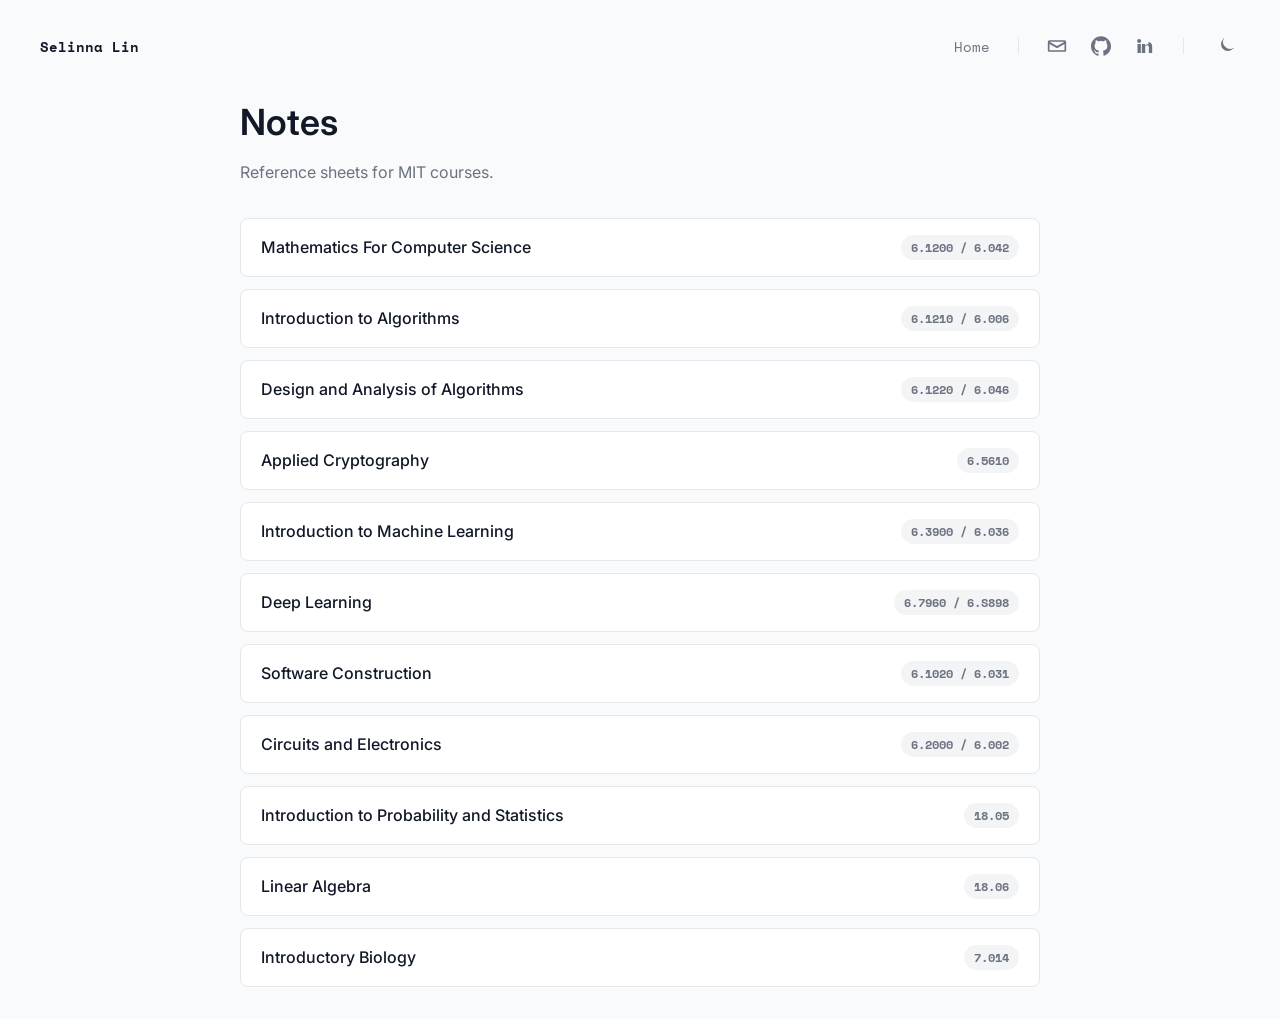
==== commit 3231a680: "Final MIT Cheat Sheets Update!" ====
--- a/notes/index.html
+++ b/notes/index.html
@@ -9,10 +9,11 @@
     <link rel="icon" href="../favicon.ico" type="image/x-icon" />
     
     <link href="https://fonts.googleapis.com/css2?family=Inter:wght@400;500;600&family=Space+Mono:wght@400;700&display=swap" rel="stylesheet">
-    <link rel="stylesheet" href="../styles.css" />
+    <link rel="stylesheet" href="../styles.css?v=3" />
 </head>
 
 <body class="clean-home">
+<div class="page-wrap">
 
   <header class="clean-nav">
     <a href="../index.html" class="logo">Selinna Lin</a>
@@ -113,6 +114,97 @@
         <div class="card-content">
           <details class="lab-details">
             <summary style="display: flex; justify-content: space-between; align-items: center; list-style: none; cursor: pointer;">
+              <span style="font-family: 'Inter', sans-serif; font-size: 16px; font-weight: 500; color: var(--text-primary);">Applied Cryptography</span>
+              <span class="pill" style="margin: 0;">6.5610</span>
+            </summary>
+            <div style="margin-top: 16px; padding-top: 16px; border-top: 1px solid var(--border-color);">
+              <p style="margin-bottom: 12px; font-size: 14px;"><a class="clean-link" href="6.5610 Reference Sheet.pdf" download>Download PDF ↓</a></p>
+              <iframe class="embed-responsive" src="6.5610 Reference Sheet.pdf" title="6.5610 Reference Sheet"></iframe>
+            </div>
+          </details>
+        </div>
+      </article>
+
+
+      <article class="project-card" style="padding: 16px 20px;">
+        <div class="card-content">
+          <details class="lab-details">
+            <summary style="display: flex; justify-content: space-between; align-items: center; list-style: none; cursor: pointer;">
+              <span style="font-family: 'Inter', sans-serif; font-size: 16px; font-weight: 500; color: var(--text-primary);">Introduction to Machine Learning</span>
+              <span class="pill" style="margin: 0;">6.3900 / 6.036</span>
+            </summary>
+            <div style="margin-top: 16px; padding-top: 16px; border-top: 1px solid var(--border-color);">
+              <p style="margin-bottom: 12px; font-size: 14px;"><a class="clean-link" href="6.3900 Reference Sheet.pdf" download>Download PDF ↓</a></p>
+              <iframe class="embed-responsive" src="6.3900 Reference Sheet.pdf" title="6.3900 Reference Sheet"></iframe>
+            </div>
+          </details>
+        </div>
+      </article>
+
+      <article class="project-card" style="padding: 16px 20px;">
+        <div class="card-content">
+          <details class="lab-details">
+            <summary style="display: flex; justify-content: space-between; align-items: center; list-style: none; cursor: pointer;">
+              <span style="font-family: 'Inter', sans-serif; font-size: 16px; font-weight: 500; color: var(--text-primary);">Deep Learning</span>
+              <span class="pill" style="margin: 0;">6.7960 / 6.S898</span>
+            </summary>
+            <div style="margin-top: 16px; padding-top: 16px; border-top: 1px solid var(--border-color);">
+              <p style="margin-bottom: 12px; font-size: 14px;"><a class="clean-link" href="6.7960 Reference Sheet.pdf" download>Download PDF ↓</a></p>
+              <iframe class="embed-responsive" src="6.7960 Reference Sheet.pdf" title="6.7960 Reference Sheet"></iframe>
+            </div>
+          </details>
+        </div>
+      </article>
+
+      <article class="project-card" style="padding: 16px 20px;">
+        <div class="card-content">
+          <details class="lab-details">
+            <summary style="display: flex; justify-content: space-between; align-items: center; list-style: none; cursor: pointer;">
+              <span style="font-family: 'Inter', sans-serif; font-size: 16px; font-weight: 500; color: var(--text-primary);">Software Construction</span>
+              <span class="pill" style="margin: 0;">6.1020 / 6.031</span>
+            </summary>
+            <div style="margin-top: 16px; padding-top: 16px; border-top: 1px solid var(--border-color);">
+              <p style="margin-bottom: 12px; font-size: 14px;"><a class="clean-link" href="6.1020 Reference Sheet.pdf" download>Download PDF ↓</a></p>
+              <iframe class="embed-responsive" src="6.1020 Reference Sheet.pdf" title="6.1020 Reference Sheet"></iframe>
+            </div>
+          </details>
+        </div>
+      </article>
+
+      <article class="project-card" style="padding: 16px 20px;">
+        <div class="card-content">
+          <details class="lab-details">
+            <summary style="display: flex; justify-content: space-between; align-items: center; list-style: none; cursor: pointer;">
+              <span style="font-family: 'Inter', sans-serif; font-size: 16px; font-weight: 500; color: var(--text-primary);">Circuits and Electronics</span>
+              <span class="pill" style="margin: 0;">6.2000 / 6.002</span>
+            </summary>
+            <div style="margin-top: 16px; padding-top: 16px; border-top: 1px solid var(--border-color);">
+              <p style="margin-bottom: 12px; font-size: 14px;"><a class="clean-link" href="6.2000 Reference Sheet.pdf" download>Download PDF ↓</a></p>
+              <iframe class="embed-responsive" src="6.2000 Reference Sheet.pdf" title="6.2000 Reference Sheet"></iframe>
+            </div>
+          </details>
+        </div>
+      </article>
+
+      <article class="project-card" style="padding: 16px 20px;">
+        <div class="card-content">
+          <details class="lab-details">
+            <summary style="display: flex; justify-content: space-between; align-items: center; list-style: none; cursor: pointer;">
+              <span style="font-family: 'Inter', sans-serif; font-size: 16px; font-weight: 500; color: var(--text-primary);">Introduction to Probability and Statistics</span>
+              <span class="pill" style="margin: 0;">18.05</span>
+            </summary>
+            <div style="margin-top: 16px; padding-top: 16px; border-top: 1px solid var(--border-color);">
+              <p style="margin-bottom: 12px; font-size: 14px;"><a class="clean-link" href="18.05 Reference Sheet.pdf" download>Download PDF ↓</a></p>
+              <iframe class="embed-responsive" src="18.05 Reference Sheet.pdf" title="18.05 Reference Sheet"></iframe>
+            </div>
+          </details>
+        </div>
+      </article>
+
+      <article class="project-card" style="padding: 16px 20px;">
+        <div class="card-content">
+          <details class="lab-details">
+            <summary style="display: flex; justify-content: space-between; align-items: center; list-style: none; cursor: pointer;">
               <span style="font-family: 'Inter', sans-serif; font-size: 16px; font-weight: 500; color: var(--text-primary);">Linear Algebra</span>
               <span class="pill" style="margin: 0;">18.06</span>
             </summary>
@@ -128,66 +220,6 @@
         <div class="card-content">
           <details class="lab-details">
             <summary style="display: flex; justify-content: space-between; align-items: center; list-style: none; cursor: pointer;">
-              <span style="font-family: 'Inter', sans-serif; font-size: 16px; font-weight: 500; color: var(--text-primary);">Introduction to Machine Learning</span>
-              <span class="pill" style="margin: 0;">6.3900 / 6.036</span>
-            </summary>
-            <div style="margin-top: 16px; padding-top: 16px; border-top: 1px solid var(--border-color);">
-              <p style="margin-bottom: 12px; font-size: 14px;"><a class="clean-link" href="6.3900 Reference Sheet.pdf" download>Download PDF ↓</a></p>
-              <iframe class="embed-responsive" src="6.3900 Reference Sheet.pdf" title="6.3900 Reference Sheet"></iframe>
-            </div>
-          </details>
-        </div>
-      </article>
-
-      <article class="project-card" style="padding: 16px 20px;">
-        <div class="card-content">
-          <details class="lab-details">
-            <summary style="display: flex; justify-content: space-between; align-items: center; list-style: none; cursor: pointer;">
-              <span style="font-family: 'Inter', sans-serif; font-size: 16px; font-weight: 500; color: var(--text-primary);">Deep Learning</span>
-              <span class="pill" style="margin: 0;">6.7960 / 6.S898</span>
-            </summary>
-            <div style="margin-top: 16px; padding-top: 16px; border-top: 1px solid var(--border-color);">
-              <p style="margin-bottom: 12px; font-size: 14px;"><a class="clean-link" href="6.7960 Reference Sheet.pdf" download>Download PDF ↓</a></p>
-              <iframe class="embed-responsive" src="6.7960 Reference Sheet.pdf" title="6.7960 Reference Sheet"></iframe>
-            </div>
-          </details>
-        </div>
-      </article>
-
-      <article class="project-card" style="padding: 16px 20px;">
-        <div class="card-content">
-          <details class="lab-details">
-            <summary style="display: flex; justify-content: space-between; align-items: center; list-style: none; cursor: pointer;">
-              <span style="font-family: 'Inter', sans-serif; font-size: 16px; font-weight: 500; color: var(--text-primary);">Software Construction</span>
-              <span class="pill" style="margin: 0;">6.1020 / 6.031</span>
-            </summary>
-            <div style="margin-top: 16px; padding-top: 16px; border-top: 1px solid var(--border-color);">
-              <p style="margin-bottom: 12px; font-size: 14px;"><a class="clean-link" href="6.1020 Reference Sheet.pdf" download>Download PDF ↓</a></p>
-              <iframe class="embed-responsive" src="6.1020 Reference Sheet.pdf" title="6.1020 Reference Sheet"></iframe>
-            </div>
-          </details>
-        </div>
-      </article>
-
-      <article class="project-card" style="padding: 16px 20px;">
-        <div class="card-content">
-          <details class="lab-details">
-            <summary style="display: flex; justify-content: space-between; align-items: center; list-style: none; cursor: pointer;">
-              <span style="font-family: 'Inter', sans-serif; font-size: 16px; font-weight: 500; color: var(--text-primary);">Circuits and Electronics</span>
-              <span class="pill" style="margin: 0;">6.2000 / 6.002</span>
-            </summary>
-            <div style="margin-top: 16px; padding-top: 16px; border-top: 1px solid var(--border-color);">
-              <p style="margin-bottom: 12px; font-size: 14px;"><a class="clean-link" href="6.2000 Reference Sheet.pdf" download>Download PDF ↓</a></p>
-              <iframe class="embed-responsive" src="6.2000 Reference Sheet.pdf" title="6.2000 Reference Sheet"></iframe>
-            </div>
-          </details>
-        </div>
-      </article>
-
-      <article class="project-card" style="padding: 16px 20px;">
-        <div class="card-content">
-          <details class="lab-details">
-            <summary style="display: flex; justify-content: space-between; align-items: center; list-style: none; cursor: pointer;">
               <span style="font-family: 'Inter', sans-serif; font-size: 16px; font-weight: 500; color: var(--text-primary);">Introductory Biology</span>
               <span class="pill" style="margin: 0;">7.014</span>
             </summary>
@@ -202,6 +234,7 @@
     </section>
   </main>
 
-  <script src="../script.js"></script>
+</div>
+  <script src="../script.js?v=3"></script>
 </body>
 </html>
--- a/styles.css
+++ b/styles.css
@@ -25,8 +25,21 @@
     background-color: var(--bg-color);
     color: var(--text-primary);
     margin: 0;
+    padding: 0;
+    transition: background-color 0.3s ease, color 0.3s ease;
+  }
+
+  /* Wrapper so browser extensions that inject nodes into <body>
+     (e.g. Video Speed Controller) can't affect our layout. */
+  .page-wrap {
     padding: 32px 40px;
-    transition: background-color 0.3s ease, color 0.3s ease;
+    box-sizing: border-box;
+  }
+
+  /* Neutralize stray elements extensions inject as body siblings
+     (VSC sometimes drops a .vsc-controller/.vsc-nosource div). */
+  body.clean-home > :not(.page-wrap):not(script):not(noscript):not(.lightbox) {
+    display: none !important;
   }
   
   /* ===== NAV ===== */
@@ -252,23 +265,74 @@
   
   /* ===== RESPONSIVE ===== */
   @media (max-width: 768px) {
-    body.clean-home {
-      padding: 24px 20px;
-    }
+    .page-wrap {
+      padding: 20px 18px;
+    }
+
     .clean-nav {
       margin-bottom: 20px;
     }
+    .clean-nav nav {
+      gap: 16px;
+    }
+
+    .intro {
+      gap: 20px;
+      margin-top: 12px;
+      margin-bottom: 32px;
+    }
+    .intro-avatar {
+      width: 128px;
+      height: 128px;
+    }
+    .intro h1 {
+      font-size: clamp(22px, 6.5vw, 30px);
+      line-height: 1.25;
+    }
+    .intro .sub {
+      margin-top: 10px;
+      font-size: 14px;
+    }
+
+    .projects-section {
+      margin-top: 4px;
+    }
+    .section-title {
+      margin-bottom: 16px;
+    }
     .project-grid {
       grid-template-columns: 1fr;
-    }
-    .intro {
-      gap: 24px;
-      margin-top: 16px;
-      margin-bottom: 56px;
+      gap: 12px;
+    }
+    .project-card {
+      padding: 18px 18px 16px;
+    }
+    .project-card h3 {
+      font-size: 16px;
+    }
+    .project-card .sub {
+      font-size: 13px;
+      margin-top: 4px;
+    }
+    .pills {
+      padding-top: 12px;
+    }
+  }
+
+  /* Small phones (iPhone SE etc.) */
+  @media (max-width: 400px) {
+    .clean-nav nav {
+      gap: 12px;
+    }
+    .nav-divider {
+      margin: 0;
     }
     .intro-avatar {
-      width: 130px;
-      height: 130px;
+      width: 112px;
+      height: 112px;
+    }
+    .intro h1 {
+      font-size: clamp(20px, 6vw, 26px);
     }
   }
 
@@ -277,7 +341,406 @@
     text-decoration: none;
     color: inherit;
     display: block;
-    height: 100%; 
+    height: 100%;
+}
+
+/* ===== PROJECT DETAIL PAGE (video-hero layout) ===== */
+.project-detail {
+  max-width: 1000px;
+  margin: 0 auto;
+}
+
+.project-hero {
+  margin: 0 0 40px;
+}
+
+.hero-video {
+  width: 100%;
+  max-height: 72vh;
+  object-fit: cover;
+  display: block;
+  border-radius: 12px;
+  border: 1px solid var(--border-color);
+  box-shadow: 0 12px 40px rgba(0, 0, 0, 0.1);
+  background: #000;
+}
+
+.project-intro-detail {
+  max-width: 760px;
+  margin: 0 auto 48px;
+  text-align: center;
+}
+
+.project-intro-detail h1 {
+  font-size: clamp(26px, 3.6vw, 40px);
+  font-weight: 600;
+  letter-spacing: -0.01em;
+  margin: 0 0 14px;
+}
+
+.project-tagline {
+  font-size: 16px;
+  line-height: 1.6;
+  color: var(--text-secondary);
+  margin: 0 0 22px;
+}
+
+.project-intro-detail .pills {
+  justify-content: center;
+  margin-top: 0;
+  padding-top: 0;
+}
+
+.project-gallery {
+  column-count: 2;
+  column-gap: 10px;
+  margin-bottom: 56px;
+}
+
+.project-gallery img {
+  width: 100%;
+  height: auto;
+  display: block;
+  margin: 0 0 10px;
+  border-radius: 10px;
+  border: 1px solid var(--border-color);
+  break-inside: avoid;
+  transition: transform 0.25s ease, box-shadow 0.25s ease;
+  cursor: zoom-in;
+}
+
+.project-gallery img:hover {
+  transform: scale(1.01);
+  box-shadow: 0 8px 24px rgba(0, 0, 0, 0.08);
+}
+
+/* ===== DESIGN POSTER (inside details accordion) ===== */
+.poster-link {
+  display: block;
+  border-radius: 10px;
+  overflow: hidden;
+  border: 1px solid var(--border-color);
+  background: #fff;
+  transition: transform 0.25s ease, box-shadow 0.25s ease;
+  cursor: zoom-in;
+}
+
+.poster-link:hover {
+  transform: translateY(-2px);
+  box-shadow: 0 12px 32px rgba(0, 0, 0, 0.12);
+}
+
+.poster-link img {
+  display: block;
+  width: 100%;
+  height: auto;
+}
+
+/* ===== IMAGE LIGHTBOX ===== */
+.lightbox {
+  position: fixed;
+  inset: 0;
+  background: rgba(0, 0, 0, 0.88);
+  display: none;
+  align-items: center;
+  justify-content: center;
+  z-index: 1000;
+  padding: 56px 32px 32px;
+  box-sizing: border-box;
+  cursor: zoom-out;
+}
+
+.lightbox.open {
+  display: flex;
+  animation: lightbox-fade 0.18s ease;
+}
+
+.lightbox-img {
+  max-width: 100%;
+  max-height: 100%;
+  display: block;
+  border-radius: 8px;
+  box-shadow: 0 20px 60px rgba(0, 0, 0, 0.5);
+  cursor: default;
+  object-fit: contain;
+}
+
+.lightbox-close {
+  position: absolute;
+  top: 16px;
+  right: 20px;
+  background: rgba(255, 255, 255, 0.1);
+  border: 1px solid rgba(255, 255, 255, 0.25);
+  color: #fff;
+  width: 40px;
+  height: 40px;
+  border-radius: 50%;
+  font-size: 22px;
+  line-height: 1;
+  cursor: pointer;
+  display: flex;
+  align-items: center;
+  justify-content: center;
+  padding: 0;
+  transition: background 0.2s ease, transform 0.2s ease;
+}
+
+.lightbox-close:hover {
+  background: rgba(255, 255, 255, 0.2);
+  transform: scale(1.05);
+}
+
+.lightbox-close:focus-visible {
+  outline: 2px solid #fff;
+  outline-offset: 2px;
+}
+
+body.lightbox-open {
+  overflow: hidden;
+}
+
+@keyframes lightbox-fade {
+  from { opacity: 0; }
+  to { opacity: 1; }
+}
+
+@media (max-width: 768px) {
+  .lightbox {
+    padding: 48px 12px 12px;
+  }
+  .lightbox-close {
+    top: 10px;
+    right: 12px;
+    width: 36px;
+    height: 36px;
+    font-size: 20px;
+  }
+}
+
+.project-details {
+  max-width: 800px;
+  margin: 0 auto 40px;
+}
+
+.project-details details {
+  border-top: 1px solid var(--border-color);
+  padding: 18px 0;
+}
+
+.project-details details:last-of-type {
+  border-bottom: 1px solid var(--border-color);
+}
+
+.project-details summary {
+  cursor: pointer;
+  list-style: none;
+  display: flex;
+  justify-content: space-between;
+  align-items: center;
+  font-family: "Space Mono", monospace;
+  font-size: 13px;
+  text-transform: uppercase;
+  letter-spacing: 0.05em;
+  color: var(--text-secondary);
+  user-select: none;
+  transition: color 0.2s ease;
+}
+
+.project-details summary::-webkit-details-marker {
+  display: none;
+}
+
+.project-details summary::after {
+  content: "+";
+  font-family: "Space Mono", monospace;
+  font-size: 18px;
+  font-weight: 400;
+  transition: transform 0.2s ease;
+}
+
+.project-details details[open] summary::after {
+  content: "\2013";
+}
+
+.project-details summary:hover {
+  color: var(--text-primary);
+}
+
+.project-details .details-body {
+  margin-top: 16px;
+  font-size: 15px;
+  line-height: 1.7;
+  color: var(--text-primary);
+}
+
+.project-details .details-body p {
+  margin: 0;
+}
+
+.project-details .details-body ul {
+  padding-left: 20px;
+  margin: 0;
+}
+
+.project-details .details-body li {
+  margin-bottom: 8px;
+}
+
+.project-details .details-body code {
+  font-family: "Space Mono", monospace;
+  font-size: 13px;
+  background: var(--hover-bg);
+  padding: 1px 6px;
+  border-radius: 4px;
+}
+
+/* Mobile tweaks for project detail */
+@media (max-width: 768px) {
+  .project-hero {
+    margin-bottom: 24px;
+  }
+  .hero-video {
+    border-radius: 8px;
+    max-height: 60vh;
+  }
+  .project-intro-detail {
+    margin-bottom: 32px;
+  }
+  .project-intro-detail h1 {
+    font-size: clamp(22px, 6vw, 30px);
+  }
+  .project-tagline {
+    font-size: 15px;
+  }
+  .project-gallery {
+    column-count: 2;
+    column-gap: 8px;
+    margin-bottom: 36px;
+  }
+  .project-gallery img {
+    margin-bottom: 8px;
+  }
+  .project-details .details-body {
+    font-size: 14px;
+  }
+}
+
+@media (max-width: 420px) {
+  .project-gallery {
+    column-count: 1;
+  }
+}
+
+/* ===== PROJECT WRITEUP (narrative layout with inline figures) ===== */
+.project-writeup {
+  max-width: 720px;
+  margin: 0 auto 64px;
+}
+
+.project-writeup section {
+  margin-bottom: 8px;
+}
+
+.project-writeup h2 {
+  font-size: 22px;
+  font-weight: 600;
+  letter-spacing: -0.01em;
+  margin: 44px 0 14px;
+}
+
+.project-writeup p {
+  font-size: 16px;
+  line-height: 1.75;
+  color: var(--text-primary);
+  margin: 0 0 18px;
+}
+
+.project-writeup ul {
+  padding-left: 20px;
+  margin: 0 0 18px;
+}
+
+.project-writeup li {
+  font-size: 16px;
+  line-height: 1.7;
+  color: var(--text-primary);
+  margin-bottom: 10px;
+}
+
+.project-writeup code {
+  font-family: "Space Mono", monospace;
+  font-size: 13px;
+  background: var(--hover-bg);
+  padding: 1px 6px;
+  border-radius: 4px;
+}
+
+.project-figure {
+  margin: 22px 0 34px;
+  text-align: center;
+}
+
+.project-figure img {
+  width: 100%;
+  height: auto;
+  display: block;
+  margin: 0 auto;
+  border-radius: 10px;
+  border: 1px solid var(--border-color);
+  transition: transform 0.25s ease, box-shadow 0.25s ease;
+  cursor: zoom-in;
+}
+
+.project-figure img:hover {
+  transform: scale(1.01);
+  box-shadow: 0 8px 24px rgba(0, 0, 0, 0.08);
+}
+
+/* Portrait / tall images are centered at a smaller width */
+.project-figure.figure-narrow img {
+  max-width: 340px;
+}
+
+.project-figure figcaption {
+  font-family: "Space Mono", monospace;
+  font-size: 12px;
+  line-height: 1.5;
+  color: var(--text-secondary);
+  margin-top: 12px;
+}
+
+@media (max-width: 768px) {
+  .project-writeup {
+    margin-bottom: 40px;
+  }
+  .project-writeup h2 {
+    font-size: 20px;
+    margin: 32px 0 12px;
+  }
+  .project-writeup p,
+  .project-writeup li {
+    font-size: 15px;
+  }
+  .project-figure.figure-narrow img {
+    max-width: 260px;
+  }
+}
+
+/* Embedded PDF viewer */
+.pdf-embed {
+  width: 100%;
+  height: 80vh;
+  min-height: 520px;
+  border: 1px solid var(--border-color);
+  border-radius: 10px;
+  background: var(--card-bg);
+}
+
+@media (max-width: 768px) {
+  .pdf-embed {
+    height: 70vh;
+    min-height: 420px;
+  }
 }
 
 /* For RSS page */ 
@@ -337,4 +800,3 @@
     border-radius: 8px;
     margin-top: 16px;
   }
-
